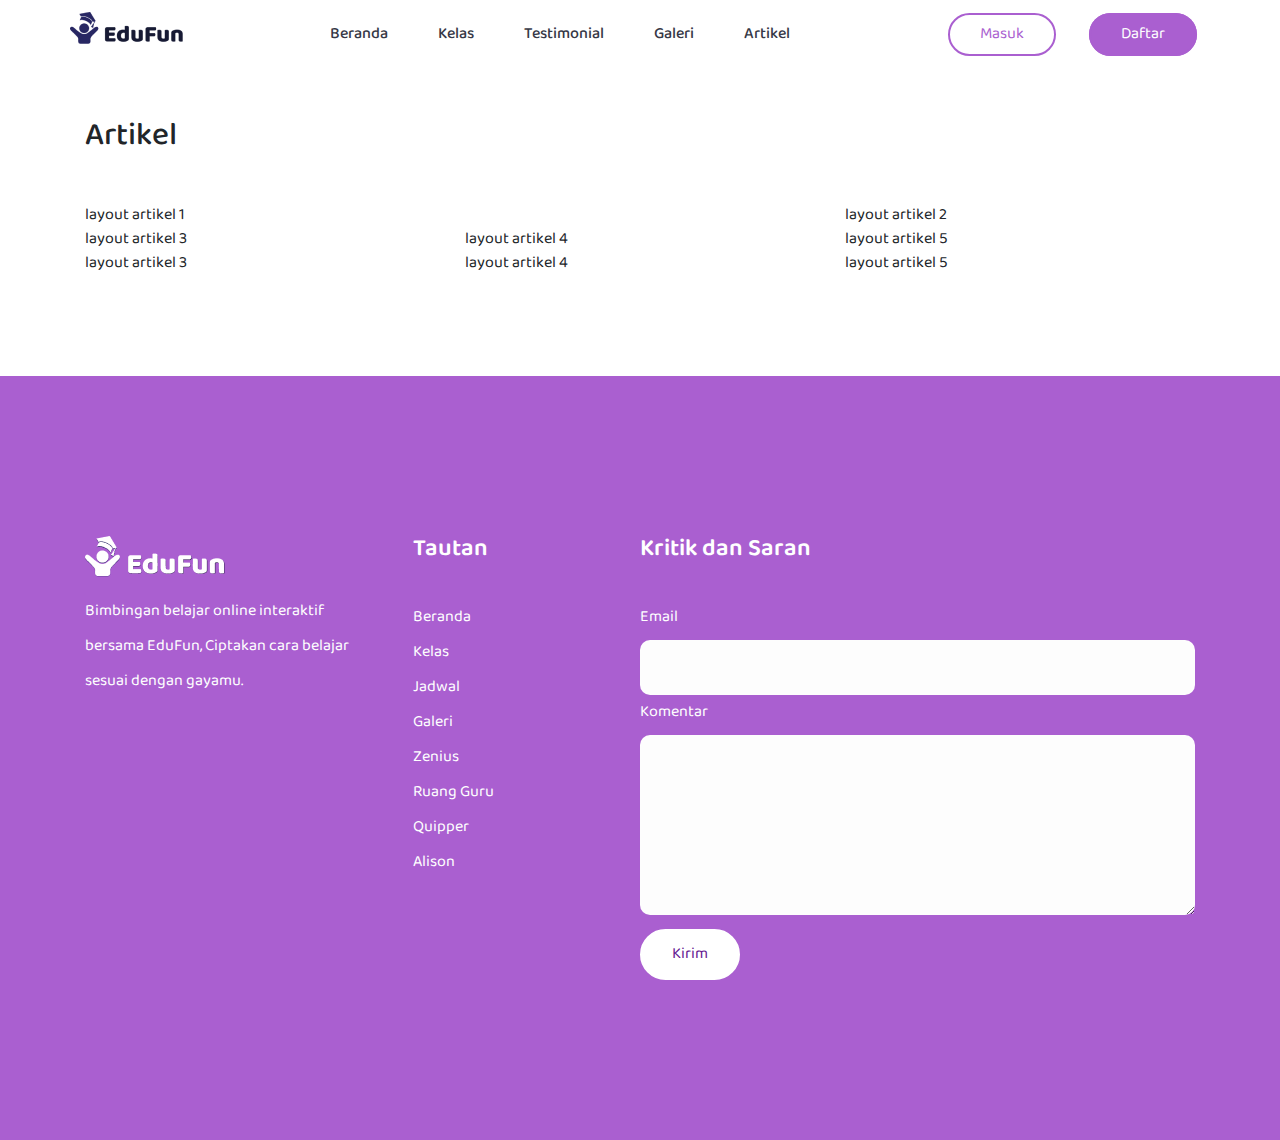
==== artikel.html @ 948fa076 "add article page" ====
<!DOCTYPE html>
<html lang="en">
	<head>
		<meta charset="UTF-8" />
		<meta http-equiv="X-UA-Compatible" content="IE=edge" />
		<meta name="viewport" content="width=device-width, initial-scale=1.0" />
		<link rel="preconnect" href="https://fonts.googleapis.com" />
		<link rel="preconnect" href="https://fonts.gstatic.com" crossorigin />
		<link
			href="https://fonts.googleapis.com/css2?family=Baloo+Bhaijaan+2:wght@400;500;600;700;800&display=swap"
			rel="stylesheet"
		/>
		<link
			href="https://fonts.googleapis.com/css2?family=Baloo+Bhaijaan+2:wght@400;500;600;700;800&display=swap"
			rel="stylesheet"
		/>
		<link rel="stylesheet" href="assets/css/bootstrap.css" />
		<link rel="stylesheet" href="assets/css/kelas.css" />
		<link rel="stylesheet" href="assets/css/style.css" />
		<link rel="stylesheet" href="assets/css/testimonial.css" />
		<title>EduFun | Daftar Kelas Bimbel</title>
	</head>
	<body>
		<!-- navigation bar -->
		<nav>
			<div class="container">
				<div class="logo">
					<img src="assets/img/edufun-logo.png" alt="edufun logo" />
				</div>
				<div class="menu_link">
					<ul>
						<li><a href="index.html">Beranda</a></li>
						<li><a href="kelas.html">Kelas</a></li>
						<li><a href="testimonial.html">Testimonial</a></li>
						<li><a href="galeri.html">Galeri</a></li>
						<li><a href="artikel.html">Artikel</a></li>
					</ul>
				</div>
				<div class="login_button btn">
					<a href="#">Masuk</a>
					<a href="#">Daftar</a>
				</div>
			</div>
		</nav>
		<!-- container -->

 <div class="container">
     <div class="artikel mt-5 mb-5">
		 <h2 class="mb-5">Artikel</h2>
		 <div class="row">
			 <div class="col-md-8">
				 layout artikel 1
			 </div>
			 <div class="col-md-4">
				 layout artikel 2
			 </div>
			 <div class="col-md-4">
				 layout artikel 3
			 </div>
			 <div class="col-md-4">
				 layout artikel 4
			 </div>
			 <div class="col-md-4">
				 layout artikel 5
			 </div>
			 <div class="col-md-4">
				layout artikel 3
			</div>
			<div class="col-md-4">
				layout artikel 4
			</div>
			<div class="col-md-4">
				layout artikel 5
			</div>
		 </div>
	 </div>
 </div>

		<!-- footer -->
		<footer>
			<div class="container">
				<div class="edufun-footer">
					<img src="assets/img/edufun-footer.png" alt="" />
					<p>
						Bimbingan belajar online interaktif bersama EduFun,
						Ciptakan cara belajar sesuai dengan gayamu.
					</p>
				</div>
				<div class="links-footer">
					<h3>Tautan</h3>
					<a href="#">Beranda</a>
					<a href="#">Kelas</a>
					<a href="#">Jadwal</a>
					<a href="#">Galeri</a>
					<a href="#">Zenius</a>
					<a href="#">Ruang Guru</a>
					<a href="#">Quipper</a>
					<a href="#">Alison</a>
				</div>
				<div class="saran-footer">
					<h3>Kritik dan Saran</h3>
					<label for="">Email</label> <br />
					<input type="text" class="email" /> <br />
					<label for="">Komentar</label><br />
					<textarea
						name=""
						class="komentar"
						cols="100"
						rows="2"
					></textarea>
					<button class="btnfill">Kirim</button>
				</div>
			</div>
		</footer>
	</body>
</html>
---- assets/css/kelas.css ----
body {
	font-family: "Baloo Bhaijaan 2", cursive;
	box-sizing: border-box;
	font-size: 16px;
	margin: 0;
	overflow-x: hidden;
	padding: 0;
}
:root {
	--purple: #651991;
	--light-purple: #aa5fd0;
	--black: #363846;
	--white: #fff;
}
.waves_bg {
	position: absolute;
	z-index: -99;
}
.container {
	width: 1140px;
	margin: 0 auto;
}
/* navigation */
nav {
	background-color: #fff;
}
nav .container {
	display: flex;
	justify-content: space-between;
	align-items: center;
	padding: 2px 0;
}
.logo {
	padding-top: 10px;
}
.menu_link ul {
	list-style: none;
	display: flex;
	justify-content: space-between;
	align-items: center;
}
.menu_link a {
	text-decoration: none;
	padding: 7px 25px;
	font-size: 1em;
	font-weight: 500;
	color: var(--black);
	border-radius: 35px;
	transition: all 0.5s;
}
.menu_link a:hover {
	background-color: #ebebeb;
}

/* button login */
.login_button a {
	text-decoration: none;
	font-size: 1em;
	color: #fff;
	transition: 0.3s ease-out;
}
.login_button a:nth-child(1) {
	background-color: transparent;
	padding: 6px 30px;
	border-radius: 30px;
	border: solid 2px var(--light-purple);
	color: var(--light-purple);
}
.login_button a:nth-child(1):hover {
	background-color: var(--light-purple);
	color: #fff;
}
.login_button a:nth-child(2) {
	background-color: var(--light-purple);
	padding: 6px 30px;
	border-radius: 30px;
	margin-left: 30px;
	border: solid 2px var(--light-purple);
	color: #fff;
}
.login_button a:nth-child(2):hover {
	border: solid 2px var(--light-purple);
	color: var(--light-purple);
	background-color: transparent;
}
/* button kelas */
.button_kelas {
	display: flex;
	justify-content: space-around;
	align-items: center;
	margin-top: 70px;
}
.button_kelas a {
	text-decoration: none;
	font-size: 1em;
	background-color: #fff;
	color: var(--purple);
	padding: 9px 30px;
	border-radius: 30px;
	transition: 0.3s ease-out;
}
.button_kelas a:nth-child(3) {
	background-color: var(--purple);
	color: #fff;
}
.button_kelas a:hover {
	background-color: var(--purple);
	color: #fff;
}
/* card */
.card-wrapper {
	width: 882px;
	margin: 85px auto;
}
.card {
	padding: 75px 0;
	display: grid;
	grid-template-columns: 1fr 1fr 1fr;
	gap: 25px;
}
.card-dua {
	grid-column: 2/4;
	grid-row: 1;
	background-color: var(--purple) !important;
}
.card-enam {
	grid-column: 1/3;
	grid-row: 3;
	background-color: var(--purple) !important;
}
.kelas {
	box-shadow: 0px 5px 15px rgba(100, 100, 100, 0.5);
	background-color: var(--light-purple);
	border-radius: 35px;
	padding: 40px 40px;
	display: flex;
	flex-direction: column;
	justify-content: space-between;
	align-items: center;
	text-align: center;
}
.kelas p {
	color: #fff;
	margin: 30px 0;
	font-size: 1em;
}
.kelas a {
	text-decoration: none;
	color: #fff;
	border: solid 2px #fff;
	font-size: 1em;
	padding: 6px 30px;
	border-radius: 35px;
	transition: 0.3s ease-out;
}
.kelas a:hover {
	color: var(--purple);
	background-color: #fff;
}
.next-prev {
	display: flex;
	justify-content: center;
	width: 100%;
}
.next-prev a {
	text-decoration: none;
	font-size: 1em;
	background-color: var(--light-purple);
	color: #fff;
	padding: 6px 30px;
	margin: 0 20px;
	border: solid 2px var(--light-purple);
	border-radius: 30px;
	transition: 0.3s ease-out;
}
.next-prev a:hover {
	border: solid 2px var(--purple);
	background-color: var(--purple);
	color: #fff;
}

/* footer */
footer {
	padding: 160px 0;
	margin-top: 100px;
	background-color: var(--light-purple);
	line-height: 35px;
}
footer .container {
	display: grid;
	width: 1140px;
	grid-template-columns: 1fr 1fr 2fr;
	color: #fff;
}
footer .container h3 {
	font-size: 1.5em;
	margin-bottom: 40px;
	margin-top: 0;
	font-weight: 600;
}
footer .container a,
p,
label {
	display: flex;
	flex-direction: column;
	justify-content: center;
	text-decoration: none;
	color: #fff;
	font-size: 1em;
}
label {
	margin-bottom: -30px;
}
.links-footer {
	padding-left: 50px;
}
.saran-footer input,
textarea {
	border-radius: 10px;
	font-size: 1em;
	width: 100%;
	border: none;
	background-color: #fdfdfd;
}
.saran-footer .email {
	padding: 10px 10px;
}
.saran-footer .komentar {
	padding: 10px 0 100px 10px;
}
.btnfill {
	text-decoration: none;
	font-size: 1em;
	background-color: var(--white);
	color: var(--purple);
	border: solid 2px var(--white);
	border-radius: 30px;
	padding: 6px 30px;
	transition: 0.3s ease-out;
}
.btnfill:hover {
	background-color: var(--white);
	border: solid 2px var(--white);
	color: var(--purple);
}
---- assets/css/style.css ----
* {
	font-family: BalooBhaijaan;
	font-family: "Baloo Bhaijaan 2", cursive;
	box-sizing: border-box;
	font-size: 16px;
	margin: 0;
	padding: 0;
}
:root {
	--purple: #651991;
	--light-purple: #aa5fd0;
	--black: #363846;
	--white: #fff;
}
nav {
	background-color: #fff;
}
nav .container {
	display: flex;
	justify-content: space-between;
	align-items: center;
	padding: 12px 0;
}

.menu_link ul {
	list-style: none;
	display: flex;
	justify-content: space-between;
	align-items: center;
	margin-bottom: 0;
}
.menu_link a {
	text-decoration: none;
	padding: 7px 25px;
	font-size: 1em;
	font-weight: 500;
	color: var(--black);
	border-radius: 35px;
	transition: all 0.5s;
}
.menu_link a:hover {
	background-color: #ebebeb;
}
/* button login */
.login_button a {
	text-decoration: none;
	font-size: 1em;
	color: #fff;
	transition: 0.3s ease-out;
}
.login_button a:nth-child(1) {
	background-color: transparent;
	padding: 6px 30px;
	border-radius: 30px;
	border: solid 2px var(--light-purple);
	color: var(--light-purple);
}
.login_button a:nth-child(1):hover {
	background-color: var(--light-purple);
	color: #fff;
}
.login_button a:nth-child(2) {
	background-color: var(--light-purple);
	padding: 6px 30px;
	border-radius: 30px;
	margin-left: 30px;
	border: solid 2px var(--light-purple);
	color: #fff;
}
.login_button a:nth-child(2):hover {
	border: solid 2px var(--light-purple);
	color: var(--light-purple);
	background-color: transparent;
}

.mt-10 {
	margin-top: 100px;
}

.button {
	background-color: var(--light-purple);
	padding: 9px 30px;
	border-radius: 30px;
	border: solid 2px var(--light-purple);
	color: var(--white);
	transition: 0.3s ease-out;
}

.button2 {
	background-color: var(--white);
	padding: 6px 30px;
	border-radius: 30px;
	border: solid 2px var(--light-purple);
	color: var(--white);
	transition: 0.3s ease-out;
}

.jumbotron {
	background-color: #ffffff;
}

.jumbotron img {
	height: 400px;
}

.jumbotron h1 {
	font-weight: 700;
	font-size: 40px;
	margin-bottom: -50px;
	color: var(--black);
}

.jumbotron span {
	color: #aa5fd0;
	line-height: 150px;
	font-size: 95px;
	font-weight: 800;
	padding-top: 50px;
}

.jumbotron p {
	width: 87%;
	font-size: 1.5em;
	line-height: 35px;
	color: var(--black);
}

.jumbotron button {
	background-color: var(--light-purple);
	padding: 9px 30px;
	border-radius: 30px;
	border: solid 2px var(--light-purple);
	color: var(--white);
	transition: 0.3s ease-out;
}
.jumbotron button:hover {
	border: solid 2px var(--light-purple);
	color: var(--light-purple);
	background-color: transparent;
}
.top .card {
	margin-bottom: -150px;
	height: 240px;
	padding: 20px;
	margin-top: 30px;
	background-color: #ffffff;
	width: 90%;
	box-shadow: 5px 5px 15px rgba(100, 100, 100, 0.3);
	border-radius: 45px;
}

.top .card h1 {
	text-align: center;
	font-weight: 700;
	font-size: 28px;
	line-height: 45px;
}

.top .card p {
	text-align: center;
	margin-top: -8px;
	font-size: 16px;
	line-height: 25px;
	color: var(--black);
}

.top .card button {
	width: 207px;
	background-color: var(--light-purple);
	padding: 12px 0px;
	border-radius: 30px;
	border: none;
	color: var(--white);
	transition: 0.3s ease-out;
}
.top .card span {
	margin-left: 10px;
}
.top .card button:hover {
	background-color: var(--purple);
}

.solusi {
	z-index: -3 !important;
	height: 620px;
	background-image: url("../img/solusi.png");
	background-color: #aa5fd0;
}

.solusi .text {
	color: #ffffff;
	z-index: 1;
	text-align: center;
	width: 70%;
}

.solusi .text h1 {
	padding-top: 200px;
	z-index: 1;
	font-weight: 800;
	font-size: 45px;
	line-height: 75px;
}

.solusi .text p {
	z-index: 2;
	font-size: 16px;
	line-height: 30px;
}

.solusi .text button {
	width: 207px;
	background-color: var(--light-purple);
	padding: 9px 0px;
	border-radius: 30px;
	border: solid 2px var(--white);
	color: var(--white);
	transition: 0.3s ease-out;
}
.solusi .text button:hover {
	background-color: var(--purple);
	border-color: var(--purple);
}

.mapel h1 {
	margin-top: 100px;
	color: #363846;
	font-size: 42px;
	font-weight: 800;
	line-height: 70px;
}

.mapel p {
	margin-top: -15px;
	font-size: 16px;
	line-height: 25px;
	color: #363846;
	font-weight: 400;
}

.mapel button {
	text-decoration: none;
	font-size: 1em;
	background-color: #fff;
	color: var(--purple);
	padding: 9px 30px;
	margin: 0 30px;
	border-radius: 30px;
	border: solid 2px var(--purple);
	transition: 0.3s ease-out;
}
.mapel button:hover {
	background-color: var(--purple);
	border-color: var(--purple);
	color: #fff;
}

.mapel .select {
	text-decoration: none;
	font-size: 1em;
	background-color: #fff;
	border: solid 2px var(--purple);
	color: var(--purple);
	padding: 9px 30px;
	border-radius: 30px;
	transition: 0.3s ease-out;
}

.mapel .card {
	margin-bottom: 50px;
	height: 300px;
	background-color: #660099;
	border-radius: 45px;
}

.mapel .card p {
	color: #ffffff;
	font-size: 14px;
	line-height: 19px;
	text-align: center;
}

.card .button-mapel {
	text-decoration: none;
	font-size: 1em;
	width: 180px;
	background-color: #fff;
	border: solid 2px var(--white);
	color: var(--purple);
	padding: 9px 30px;
	border-radius: 30px;
	transition: 0.3s ease-out;
}
.card .button-mapel:hover {
	border-color: #fff;
}

.why {
	height: 600px;
	background-color: #aa5fd0;
}

.why img {
	margin-top: 80px;
}

.why h1 {
	font-weight: 800;
	margin-top: 80px;
	color: #ffffff;
	font-size: 45px;
	line-height: 55px;
}

.why p {
	color: #ffffff;
	width: 85%;
	font-size: 22px;
	line-height: 35px;
	font-weight: 500;
}

.why button {
	background-color: var(--light-purple);
	padding: 9px 0px;
	border-radius: 30px;
	border: solid 2px var(--white);
	color: var(--white);
	transition: 0.3s ease-out;
}
.why button:hover {
	background-color: var(--purple);
	border-color: var(--purple);
}
.alumni h1 {
	margin-top: 100px;
	font-size: 40px;
	line-height: 75px;
	font-weight: 800;
}

.mt-7 {
	margin-top: 70px;
}

.saran {
	background-color: #aa5fd0;
	height: 450px;
	border-radius: 80px;
}
.saran .container .row {
	height: 445px;
}
.saran h1 {
	color: #ffffff;
	width: 85%;
	font-size: 45px;
	line-height: 70px;
	font-weight: 800;
}

.saran button {
	width: 180px;
	height: 50px;
	font-size: 21px;
	font-weight: 500;
	background-color: #aa5fd0;
	border: none;
	border-radius: 30px;
	border: 3px solid #fff;
	color: #ffffff;
}

.saran button:hover{
	width: 180px;
	height: 50px;
	font-size: 21px;
	font-weight: 500;
	background-color: var(--purple);
	border: none;
	border-radius: 30px;
	border: 3px solid  #aa5fd0;
	color: #ffffff;
}

.partner h1 {
	color: #363846;
	font-size: 40px;
	line-height: 75px;
	font-weight: 800;
}

.partner img {
	height: 65px;
}

.footer {
	background-color: #8f32be;
	height: 400px;
}

.why button {
	width: 180px;
	height: 50px;
	background-color: #aa5fd0;
	border: none;
	border-radius: 30px;
	border: 2px solid #fff;
	color: #ffffff;
}

.alumni h1 {
	margin-top: 100px;
	font-size: 40px;
	line-height: 75px;
	font-weight: 800;
}

.alumni .carousel img {
	width: 300px;
	border-radius: 50%;
}

.mt-7 {
	margin-top: 70px;
}

.saran {
	background-color: #aa5fd0;
	height: 400px;
	border-radius: 80px;
}

.saran h1 {
	color: #ffffff;
	width: 85%;
	font-size: 45px;
	line-height: 75px;
	font-weight: 800;
}

.saran button {
	width: 180px;
	height: 50px;
	font-size: 21px;
	font-weight: 500;
	background-color: #aa5fd0;
	border: none;
	border-radius: 30px;
	border: 3px solid #fccc24;
	color: #ffffff;
}

.partner h1 {
	color: #363846;
	font-size: 40px;
	line-height: 75px;
	font-weight: 800;
}

.bold {
	font-size: 28px;
	font-weight: 700;
	line-height: 45px;
}
.partner img {
	margin: 0 30px;
}

/* footer */
footer {
	padding: 160px 0;
	margin-top: 100px;
	background-color: var(--light-purple);
	line-height: 35px;
}
footer .container {
	display: grid;
	width: 1140px;
	grid-template-columns: 1fr 1fr 2fr;
	color: #fff;
}
footer .container h3 {
	font-size: 1.5em;
	margin-bottom: 35px;
	font-weight: 600;
}
footer .container a,
p,
label {
	display: flex;
	flex-direction: column;
	text-decoration: none;
	color: #fff;
	font-size: 1em;
}
label {
	margin-bottom: -30px;
}
.links-footer {
	padding-left: 50px;
}
.saran-footer .email {
	padding: 10px 10px;
}
.saran-footer input,
textarea {
	border-radius: 10px;
	font-size: 1em;
	width: 100%;
	border: none;
	background-color: #fdfdfd;
}
.saran-footer .email {
	padding: 10px 10px;
}
.saran-footer .komentar {
	padding: 10px 0 100px 10px;
}
.btnfill {
	text-decoration: none;
	font-size: 1em;
	background-color: var(--white);
	color: var(--purple);
	border: solid 2px var(--white);
	border-radius: 30px;
	padding: 6px 30px;
	transition: 0.3s ease-out;
}
.btnfill:hover {
	background-color: var(--white);
	border: solid 2px var(--white);
	color: var(--purple);
}
---- assets/css/testimonial.css ----
.logo {
	padding: 0;
}
.testimonial h1 {
	color: #363846;
	font-size: 40px;
	line-height: 75px;
	font-weight: 800;
}

.testimonial .card-testi {
	margin-bottom: 50px;
	border-radius: 20px;
	border: none;
	box-shadow: 0px 5px 15px rgba(100, 100, 100, 0.3);
}
.card-testi {
	margin-top: 10px;
	padding: 20px;
}

.card-testi h3 {
	color: #363846;
	font-weight: 600;
	font-size: 25px;
}

.testimonial img {
	border-radius: 50%;
	height: 100px;
}

.card-testi .bintang {
	height: 25px;
	width: 95px;
}

.testimonial p {
	font-size: 20px;
	font-weight: 400;
	color: #000;
	width: 80%;
}

.testimonial button{
	font-size: 17px;
	background-color: var(--light-purple);
	padding: 16px 0px;
	width: 200px;
	border-radius: 30px;
	border: solid 2px var(--white);
	color: var(--white);
	transition: 0.3s ease-out;
}

.testimonial button:hover{
	font-size: 17px;
	background-color: #fff;
	padding: 16px 0px;
	width: 200px;
	border-radius: 30px;
	border: solid 2px var(--light-purple);
	color: #000;
	transition: 0.3s ease-out;
}
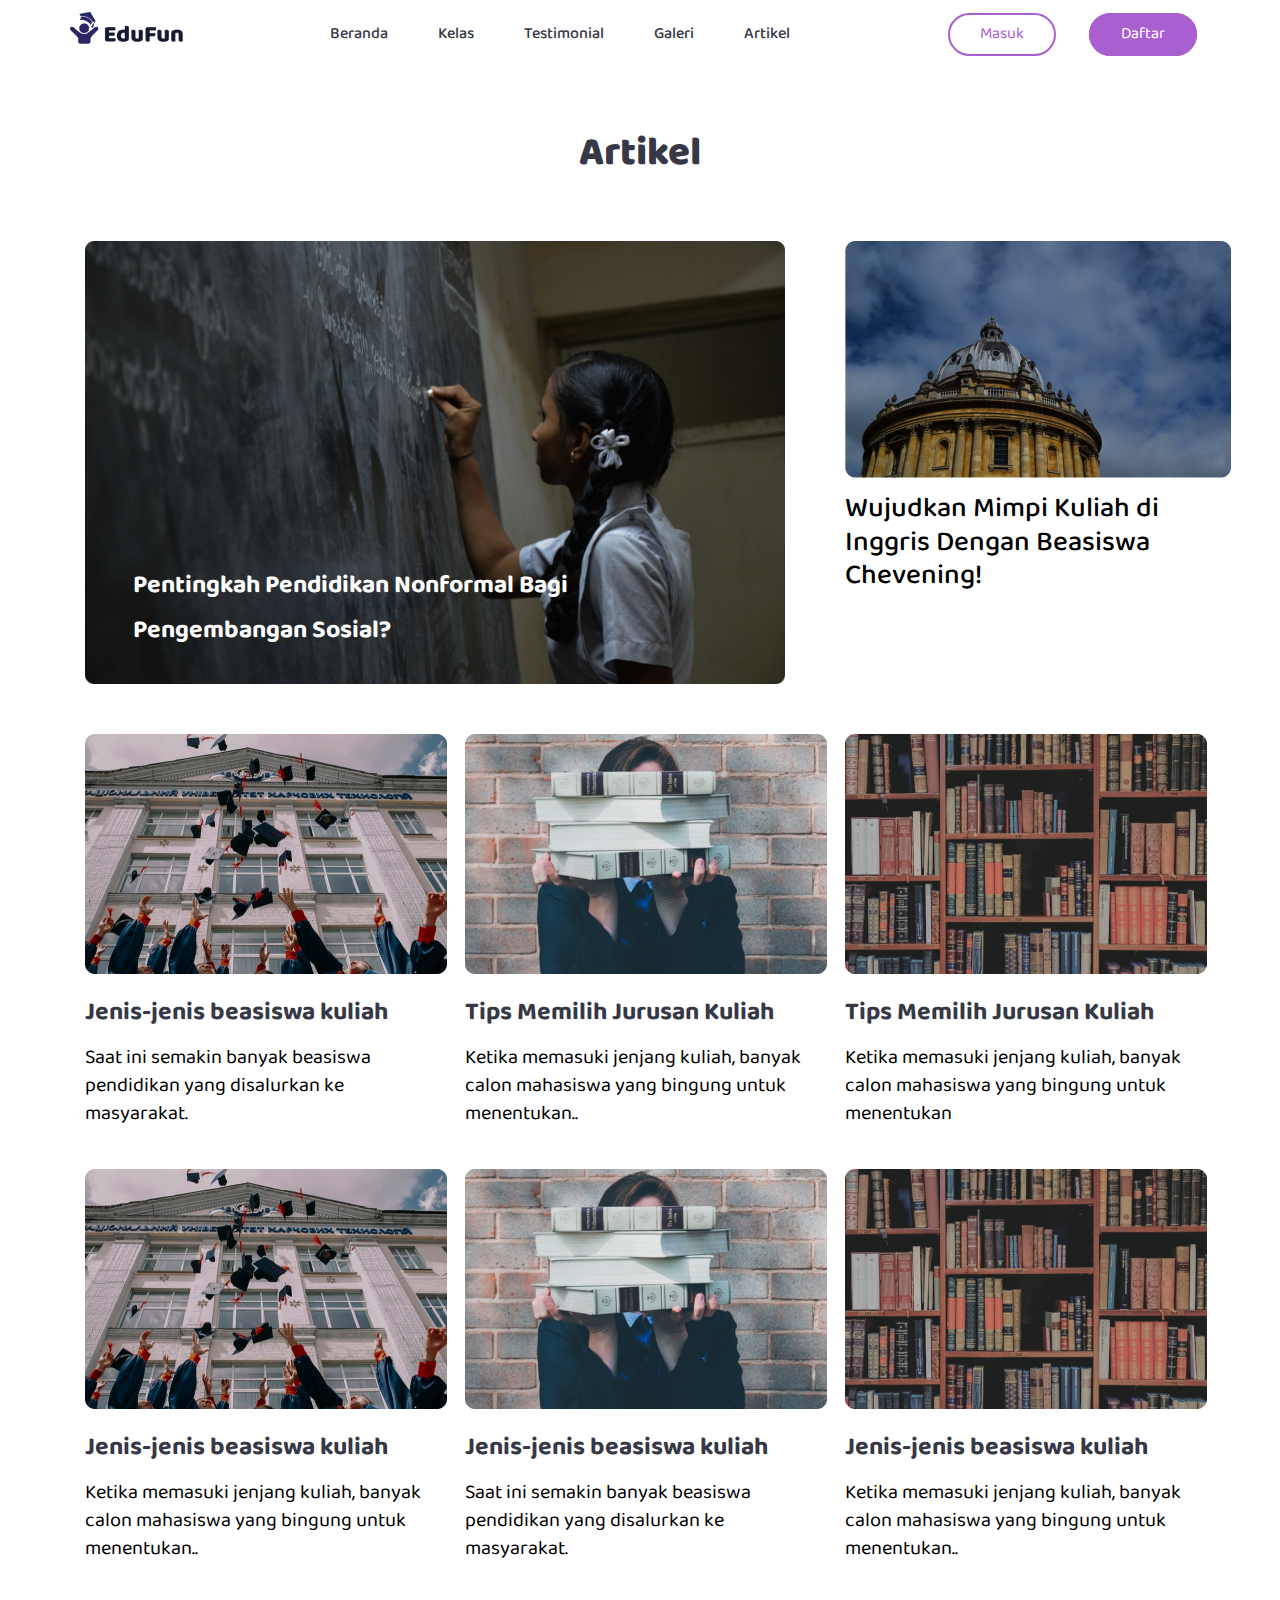
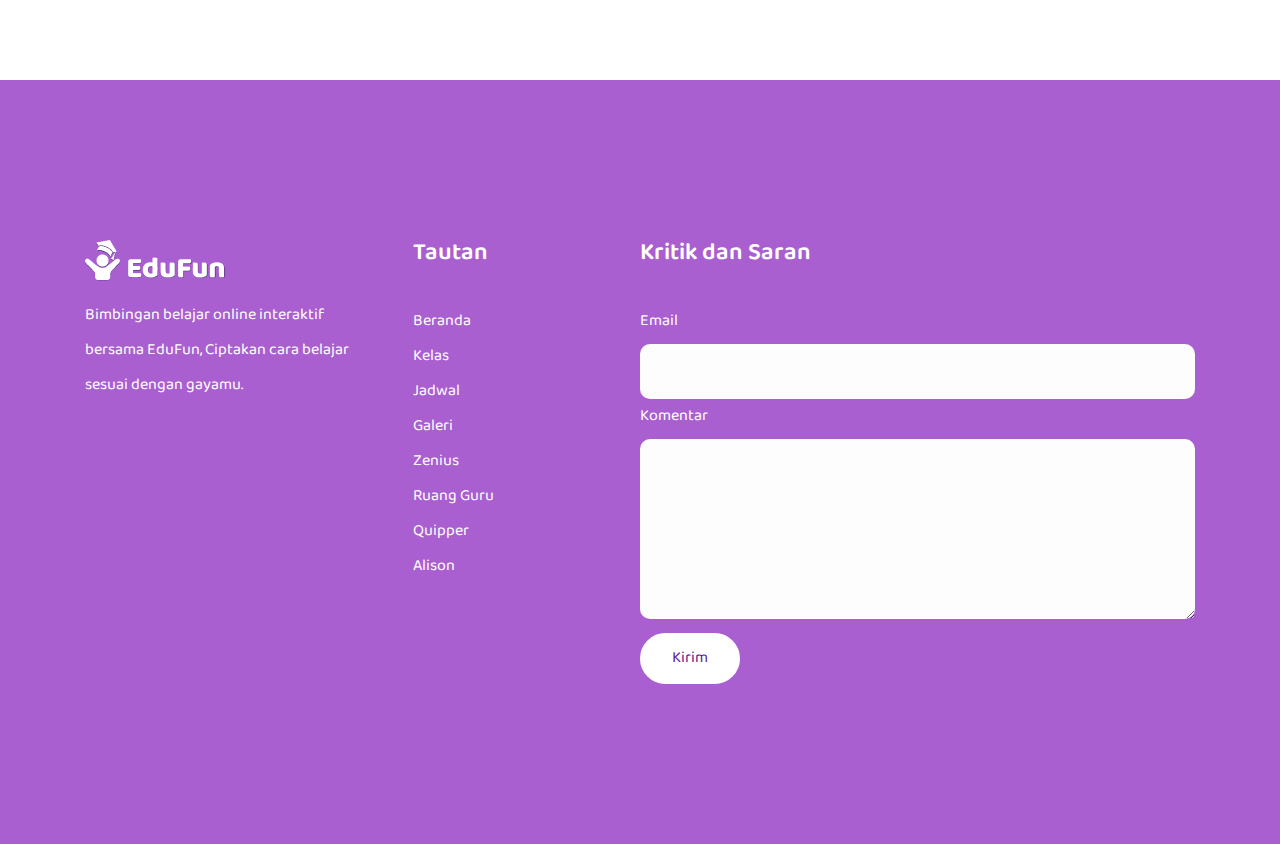
==== commit 1dfc39fb: "Have been finished article page" ====
--- a/artikel.html
+++ b/artikel.html
@@ -1,116 +1,149 @@
 <!DOCTYPE html>
 <html lang="en">
-	<head>
-		<meta charset="UTF-8" />
-		<meta http-equiv="X-UA-Compatible" content="IE=edge" />
-		<meta name="viewport" content="width=device-width, initial-scale=1.0" />
-		<link rel="preconnect" href="https://fonts.googleapis.com" />
-		<link rel="preconnect" href="https://fonts.gstatic.com" crossorigin />
-		<link
-			href="https://fonts.googleapis.com/css2?family=Baloo+Bhaijaan+2:wght@400;500;600;700;800&display=swap"
-			rel="stylesheet"
-		/>
-		<link
-			href="https://fonts.googleapis.com/css2?family=Baloo+Bhaijaan+2:wght@400;500;600;700;800&display=swap"
-			rel="stylesheet"
-		/>
-		<link rel="stylesheet" href="assets/css/bootstrap.css" />
-		<link rel="stylesheet" href="assets/css/kelas.css" />
-		<link rel="stylesheet" href="assets/css/style.css" />
-		<link rel="stylesheet" href="assets/css/testimonial.css" />
-		<title>EduFun | Daftar Kelas Bimbel</title>
-	</head>
-	<body>
-		<!-- navigation bar -->
-		<nav>
-			<div class="container">
-				<div class="logo">
-					<img src="assets/img/edufun-logo.png" alt="edufun logo" />
-				</div>
-				<div class="menu_link">
-					<ul>
-						<li><a href="index.html">Beranda</a></li>
-						<li><a href="kelas.html">Kelas</a></li>
-						<li><a href="testimonial.html">Testimonial</a></li>
-						<li><a href="galeri.html">Galeri</a></li>
-						<li><a href="artikel.html">Artikel</a></li>
-					</ul>
-				</div>
-				<div class="login_button btn">
-					<a href="#">Masuk</a>
-					<a href="#">Daftar</a>
-				</div>
+<head>
+<meta charset="UTF-8" />
+<meta http-equiv="X-UA-Compatible" content="IE=edge" />
+<meta name="viewport" content="width=device-width, initial-scale=1.0" />
+<link rel="preconnect" href="https://fonts.googleapis.com" />
+<link rel="preconnect" href="https://fonts.gstatic.com" crossorigin />
+<link
+	href="https://fonts.googleapis.com/css2?family=Baloo+Bhaijaan+2:wght@400;500;600;700;800&display=swap"
+	rel="stylesheet"
+/>
+<link
+	href="https://fonts.googleapis.com/css2?family=Baloo+Bhaijaan+2:wght@400;500;600;700;800&display=swap"
+	rel="stylesheet"
+/>
+<link rel="stylesheet" href="assets/css/bootstrap.css" />
+<link rel="stylesheet" href="assets/css/kelas.css" />
+<link rel="stylesheet" href="assets/css/style.css" />
+<link rel="stylesheet" href="assets/css/artikel.css" />
+<link rel="stylesheet" href="assets/css/testimonial.css" />
+<title>EduFun | Daftar Kelas Bimbel</title>
+</head>
+<body>
+<!-- navigation bar -->
+<nav>
+	<div class="container">
+		<div class="logo">
+			<img src="assets/img/edufun-logo.png" alt="edufun logo" />
+		</div>
+		<div class="menu_link">
+			<ul>
+				<li><a href="index.html">Beranda</a></li>
+				<li><a href="kelas.html">Kelas</a></li>
+				<li><a href="testimonial.html">Testimonial</a></li>
+				<li><a href="galeri.html">Galeri</a></li>
+				<li><a href="artikel.html">Artikel</a></li>
+			</ul>
+		</div>
+		<div class="login_button btn">
+			<a href="#">Masuk</a>
+			<a href="#">Daftar</a>
+		</div>
+	</div>
+</nav>
+<!-- container -->
+
+<div class="container">
+<div class="artikel mt-5 mb-5">
+	<h2 class="text-center mb-5">Artikel</h2>
+	<div class="row">
+		<div class="col-md-8">
+			<div class="artikel1">
+				<img class="imgartikel1" src="assets/img/artikel1.png">
+			<h3 class="ml-5">Pentingkah Pendidikan Nonformal Bagi Pengembangan Sosial?</h3>
 			</div>
-		</nav>
-		<!-- container -->
+		</div>
+		<div class="col-md-4">
+			<div class="artikel2">
+			<img src="assets/img/artikel2.png" alt="" srcset="">
+			<h3 class="mt-3">Wujudkan Mimpi Kuliah di Inggris Dengan Beasiswa Chevening!</h3>
+			</div>
+		</div>
+	</div>
+	<div class="row mt-5">
+		<div class="col-md-4 mt-4">
+			<div class="artikelb">
+				<img src="assets/img/artikel3.png" alt="" srcset="">
+				<h3 class="mt-3">Jenis-jenis beasiswa kuliah</h3>
+				<p>Saat ini semakin banyak beasiswa pendidikan yang disalurkan ke masyarakat. </p>
+			</div>
+		</div>
+		<div class="col-md-4 mt-4">
+			<div class="artikelb">
+				<img src="assets/img/artikel4.png" alt="" srcset="">
+				<h3 class="mt-3">Tips Memilih Jurusan Kuliah</h3>
+				<p>Ketika memasuki jenjang kuliah, banyak calon mahasiswa yang bingung untuk menentukan.. </p>
+			</div>
+		</div>
+		<div class="col-md-4 mt-4">
+			<div class="artikelb">
+				<img src="assets/img/artikel5.png" alt="" srcset="">
+				<h3 class="mt-3">Tips Memilih Jurusan Kuliah</h3>
+				<p>Ketika memasuki jenjang kuliah, banyak calon mahasiswa yang bingung untuk menentukan </p>
+			</div>
+		</div>
+		<div class="col-md-4 mt-4">
+			<div class="artikelb">
+				<img src="assets/img/artikel6.png" alt="" srcset="">
+				<h3 class="mt-3">Jenis-jenis beasiswa kuliah</h3>
+				<p>Ketika memasuki jenjang kuliah, banyak calon mahasiswa yang bingung untuk menentukan..</p>
+			</div>
+		</div>
+		<div class="col-md-4 mt-4">
+			<div class="artikelb">
+				<img src="assets/img/artikel7.png" alt="" srcset="">
+				<h3 class="mt-3">Jenis-jenis beasiswa kuliah</h3>
+				<p>Saat ini semakin banyak beasiswa pendidikan yang disalurkan ke masyarakat. </p>
+			</div>
+		</div>
+		<div class="col-md-4 mt-4">
+			<div class="artikelb">
+				<img src="assets/img/artikel8.png" alt="" srcset="">
+				<h3 class="mt-3">Jenis-jenis beasiswa kuliah</h3>
+				<p>Ketika memasuki jenjang kuliah, banyak calon mahasiswa yang bingung untuk menentukan.. </p>
+			</div>
+		</div>
+	</div>
+</div>
+</div>
 
- <div class="container">
-     <div class="artikel mt-5 mb-5">
-		 <h2 class="mb-5">Artikel</h2>
-		 <div class="row">
-			 <div class="col-md-8">
-				 layout artikel 1
-			 </div>
-			 <div class="col-md-4">
-				 layout artikel 2
-			 </div>
-			 <div class="col-md-4">
-				 layout artikel 3
-			 </div>
-			 <div class="col-md-4">
-				 layout artikel 4
-			 </div>
-			 <div class="col-md-4">
-				 layout artikel 5
-			 </div>
-			 <div class="col-md-4">
-				layout artikel 3
-			</div>
-			<div class="col-md-4">
-				layout artikel 4
-			</div>
-			<div class="col-md-4">
-				layout artikel 5
-			</div>
-		 </div>
-	 </div>
- </div>
-
-		<!-- footer -->
-		<footer>
-			<div class="container">
-				<div class="edufun-footer">
-					<img src="assets/img/edufun-footer.png" alt="" />
-					<p>
-						Bimbingan belajar online interaktif bersama EduFun,
-						Ciptakan cara belajar sesuai dengan gayamu.
-					</p>
-				</div>
-				<div class="links-footer">
-					<h3>Tautan</h3>
-					<a href="#">Beranda</a>
-					<a href="#">Kelas</a>
-					<a href="#">Jadwal</a>
-					<a href="#">Galeri</a>
-					<a href="#">Zenius</a>
-					<a href="#">Ruang Guru</a>
-					<a href="#">Quipper</a>
-					<a href="#">Alison</a>
-				</div>
-				<div class="saran-footer">
-					<h3>Kritik dan Saran</h3>
-					<label for="">Email</label> <br />
-					<input type="text" class="email" /> <br />
-					<label for="">Komentar</label><br />
-					<textarea
-						name=""
-						class="komentar"
-						cols="100"
-						rows="2"
-					></textarea>
-					<button class="btnfill">Kirim</button>
-				</div>
-			</div>
-		</footer>
-	</body>
+<!-- footer -->
+<footer>
+	<div class="container">
+		<div class="edufun-footer">
+			<img src="assets/img/edufun-footer.png" alt="" />
+			<p>
+				Bimbingan belajar online interaktif bersama EduFun,
+				Ciptakan cara belajar sesuai dengan gayamu.
+			</p>
+		</div>
+		<div class="links-footer">
+			<h3>Tautan</h3>
+			<a href="#">Beranda</a>
+			<a href="#">Kelas</a>
+			<a href="#">Jadwal</a>
+			<a href="#">Galeri</a>
+			<a href="#">Zenius</a>
+			<a href="#">Ruang Guru</a>
+			<a href="#">Quipper</a>
+			<a href="#">Alison</a>
+		</div>
+		<div class="saran-footer">
+			<h3>Kritik dan Saran</h3>
+			<label for="">Email</label> <br />
+			<input type="text" class="email" /> <br />
+			<label for="">Komentar</label><br />
+			<textarea
+				name=""
+				class="komentar"
+				cols="100"
+				rows="2"
+			></textarea>
+			<button class="btnfill">Kirim</button>
+		</div>
+	</div>
+</footer>
+</body>
 </html>
--- a/assets/css/kelas.css
+++ b/assets/css/kelas.css
@@ -13,7 +13,7 @@
 	--white: #fff;
 }
 .waves_bg {
-	position: absolute;
+	position: fixed;
 	z-index: -99;
 }
 .container {
@@ -165,11 +165,11 @@
 .next-prev a {
 	text-decoration: none;
 	font-size: 1em;
-	background-color: var(--light-purple);
-	color: #fff;
+	background-color: var(--white);
+	color: var(--purple);
 	padding: 6px 30px;
 	margin: 0 20px;
-	border: solid 2px var(--light-purple);
+	border: solid 2px var(--white);
 	border-radius: 30px;
 	transition: 0.3s ease-out;
 }
@@ -188,25 +188,22 @@
 }
 footer .container {
 	display: grid;
-	width: 1140px;
 	grid-template-columns: 1fr 1fr 2fr;
 	color: #fff;
 }
 footer .container h3 {
 	font-size: 1.5em;
-	margin-bottom: 40px;
-	margin-top: 0;
-	font-weight: 600;
+	margin-bottom: 10px;
 }
 footer .container a,
 p,
 label {
 	display: flex;
 	flex-direction: column;
-	justify-content: center;
-	text-decoration: none;
-	color: #fff;
-	font-size: 1em;
+	text-decoration: none;
+	color: #fff;
+	font-size: 1em;
+	font-family: ;
 }
 label {
 	margin-bottom: -30px;
@@ -218,12 +215,12 @@
 textarea {
 	border-radius: 10px;
 	font-size: 1em;
-	width: 100%;
+	width: 97%;
 	border: none;
 	background-color: #fdfdfd;
 }
 .saran-footer .email {
-	padding: 10px 10px;
+	padding: 15px 10px;
 }
 .saran-footer .komentar {
 	padding: 10px 0 100px 10px;
@@ -233,6 +230,7 @@
 	font-size: 1em;
 	background-color: var(--white);
 	color: var(--purple);
+	font-family: "Baloo Bhaijaan 2", cursive;
 	border: solid 2px var(--white);
 	border-radius: 30px;
 	padding: 6px 30px;
--- a/assets/css/artikel.css
+++ b/assets/css/artikel.css
@@ -0,0 +1,38 @@
+.artikel h2{
+    font-weight: 800;
+    font-size: 40px;
+    color: #363846;
+    line-height: 75px;
+}
+
+.artikel .imgartikel1{
+    width: 700px;
+}
+
+.container .artikel1 h3{
+    color: white;
+    margin-top: -120px;
+    font-size: 25px;
+    line-height: 45px;
+    width: 80%;
+    font-weight: 700;
+}
+
+.artikel2 h3{
+    color: #000;
+}
+
+.artikel p{
+    font-weight: 400;
+    font-size: 20px;
+    line-height: 28px;
+    color: #000;
+}
+
+.artikelb h3{
+    color: #363846;
+    font-size: 25px;
+    line-height: 47px;
+    font-weight: 700;
+
+}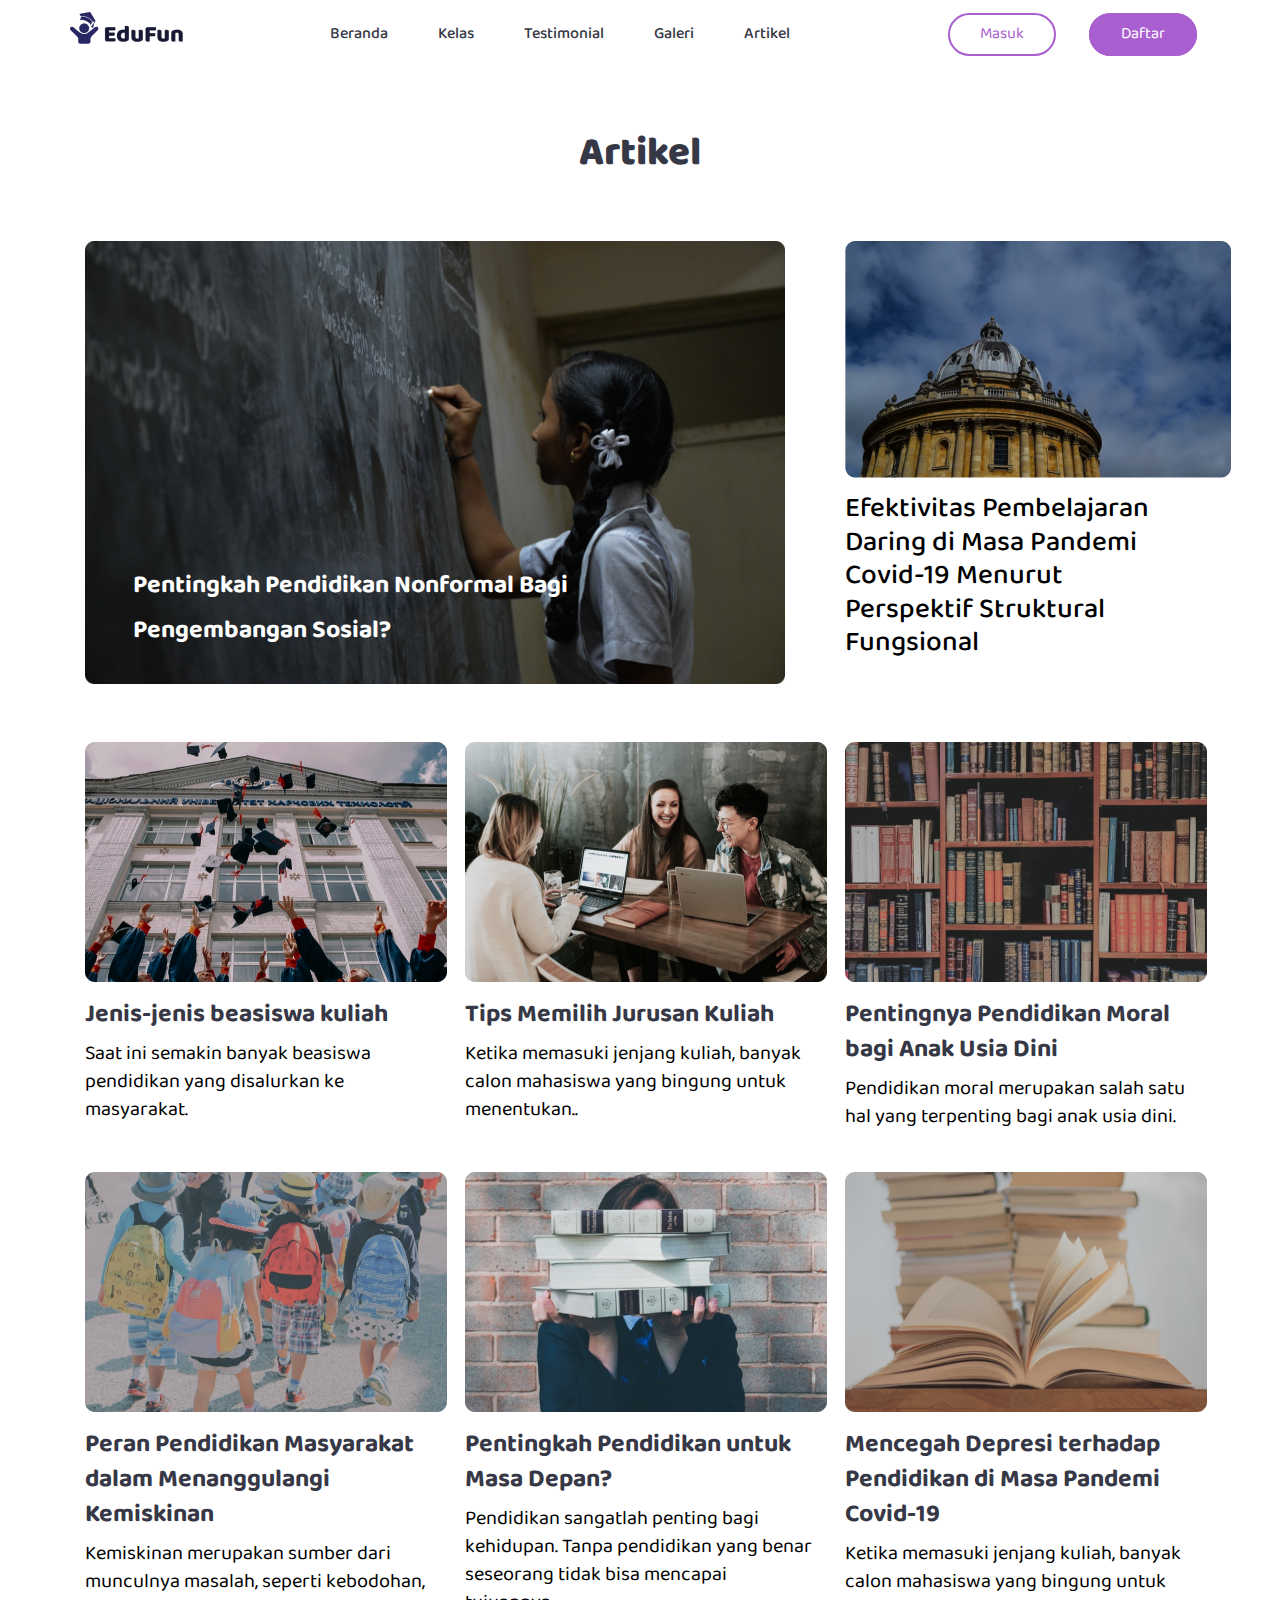
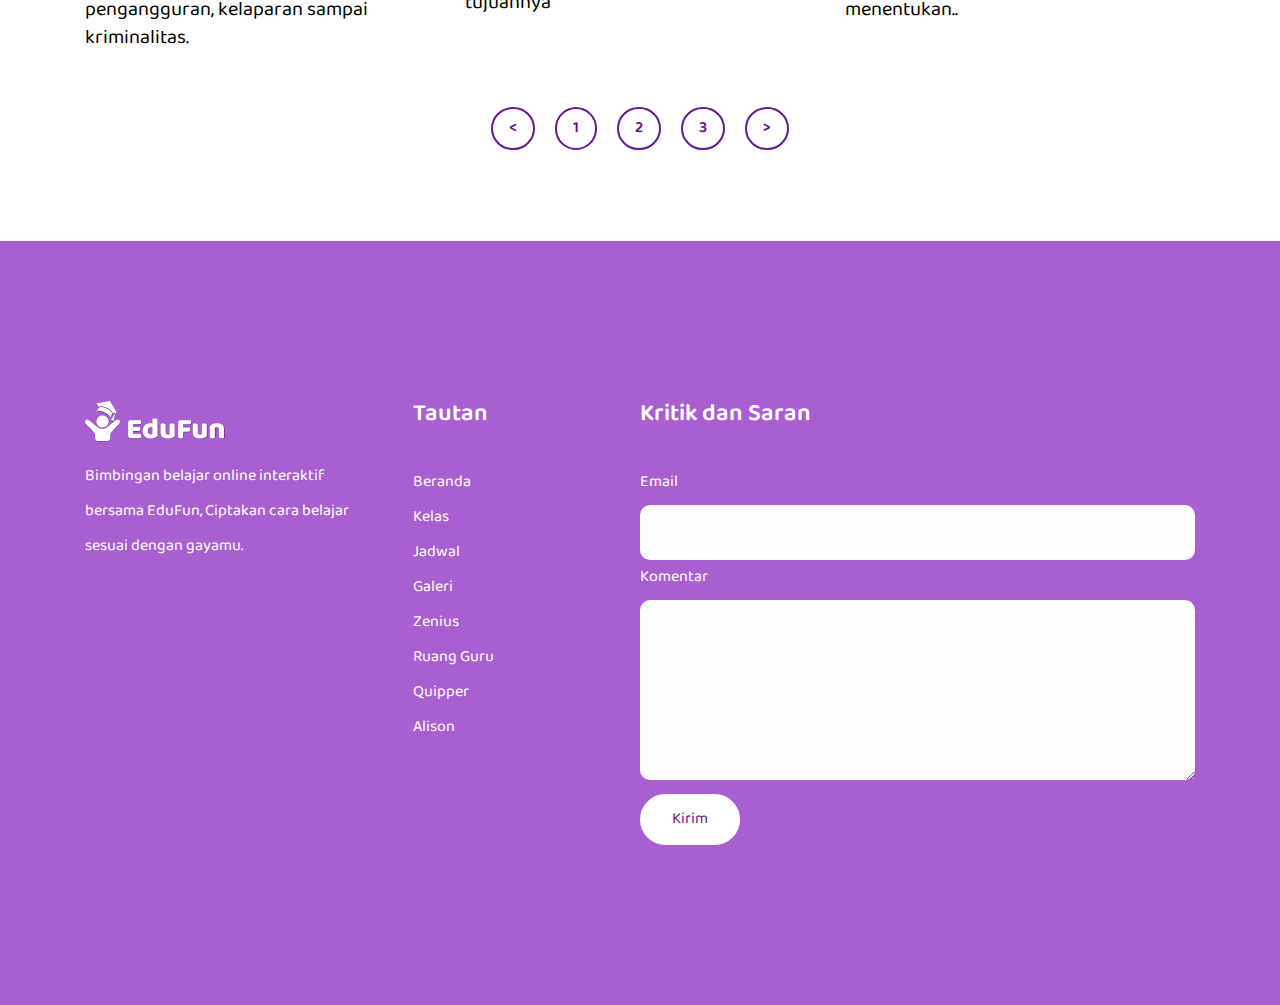
==== commit ecb654c2: "artikel & galeri" ====
--- a/artikel.html
+++ b/artikel.html
@@ -1,149 +1,235 @@
 <!DOCTYPE html>
 <html lang="en">
-<head>
-<meta charset="UTF-8" />
-<meta http-equiv="X-UA-Compatible" content="IE=edge" />
-<meta name="viewport" content="width=device-width, initial-scale=1.0" />
-<link rel="preconnect" href="https://fonts.googleapis.com" />
-<link rel="preconnect" href="https://fonts.gstatic.com" crossorigin />
-<link
-	href="https://fonts.googleapis.com/css2?family=Baloo+Bhaijaan+2:wght@400;500;600;700;800&display=swap"
-	rel="stylesheet"
-/>
-<link
-	href="https://fonts.googleapis.com/css2?family=Baloo+Bhaijaan+2:wght@400;500;600;700;800&display=swap"
-	rel="stylesheet"
-/>
-<link rel="stylesheet" href="assets/css/bootstrap.css" />
-<link rel="stylesheet" href="assets/css/kelas.css" />
-<link rel="stylesheet" href="assets/css/style.css" />
-<link rel="stylesheet" href="assets/css/artikel.css" />
-<link rel="stylesheet" href="assets/css/testimonial.css" />
-<title>EduFun | Daftar Kelas Bimbel</title>
-</head>
-<body>
-<!-- navigation bar -->
-<nav>
-	<div class="container">
-		<div class="logo">
-			<img src="assets/img/edufun-logo.png" alt="edufun logo" />
+	<head>
+		<meta charset="UTF-8" />
+		<meta http-equiv="X-UA-Compatible" content="IE=edge" />
+		<meta name="viewport" content="width=device-width, initial-scale=1.0" />
+		<link rel="preconnect" href="https://fonts.googleapis.com" />
+		<link rel="preconnect" href="https://fonts.gstatic.com" crossorigin />
+		<link
+			href="https://fonts.googleapis.com/css2?family=Baloo+Bhaijaan+2:wght@400;500;600;700;800&display=swap"
+			rel="stylesheet"
+		/>
+		<link
+			href="https://fonts.googleapis.com/css2?family=Baloo+Bhaijaan+2:wght@400;500;600;700;800&display=swap"
+			rel="stylesheet"
+		/>
+		<link rel="stylesheet" href="assets/css/bootstrap.css" />
+		<link rel="stylesheet" href="assets/css/kelas.css" />
+		<link rel="stylesheet" href="assets/css/style.css" />
+		<link rel="stylesheet" href="assets/css/artikel.css" />
+		<link rel="stylesheet" href="assets/css/testimonial.css" />
+		<title>EduFun | Daftar Kelas Bimbel</title>
+	</head>
+	<body>
+		<!-- navigation bar -->
+		<nav>
+			<div class="container">
+				<div class="logo">
+					<img src="assets/img/edufun-logo.png" alt="edufun logo" />
+				</div>
+				<div class="menu_link">
+					<ul>
+						<li><a href="index.html">Beranda</a></li>
+						<li><a href="kelas.html">Kelas</a></li>
+						<li><a href="testimonial.html">Testimonial</a></li>
+						<li><a href="galeri.html">Galeri</a></li>
+						<li><a href="artikel.html">Artikel</a></li>
+					</ul>
+				</div>
+				<div class="login_button btn">
+					<a href="#">Masuk</a>
+					<a href="#">Daftar</a>
+				</div>
+			</div>
+		</nav>
+		<!-- container -->
+
+		<div class="container">
+			<div class="artikel mt-5 mb-5">
+				<h2 class="text-center mb-5">Artikel</h2>
+				<div class="row">
+					<div class="col-md-8">
+						<div class="artikel1">
+							<img
+								class="imgartikel1"
+								src="assets/img/artikel1.png"
+							/>
+							<h3 class="ml-5">
+								Pentingkah Pendidikan Nonformal Bagi
+								Pengembangan Sosial?
+							</h3>
+						</div>
+					</div>
+					<div class="col-md-4">
+						<div class="artikel2">
+							<img
+								src="assets/img/artikel2.png"
+								alt=""
+								srcset=""
+							/>
+							<h3 class="mt-3">
+								Efektivitas Pembelajaran Daring di Masa Pandemi
+								Covid-19 Menurut Perspektif Struktural
+								Fungsional
+							</h3>
+						</div>
+					</div>
+				</div>
+				<div class="row mt-5">
+					<div class="col-md-4 mt-4">
+						<div class="artikelb">
+							<img
+								src="assets/img/artikel3.png"
+								alt=""
+								srcset=""
+							/>
+							<h3 class="mt-3">Jenis-jenis beasiswa kuliah</h3>
+							<p>
+								Saat ini semakin banyak beasiswa pendidikan yang
+								disalurkan ke masyarakat.
+							</p>
+						</div>
+					</div>
+					<div class="col-md-4 mt-4">
+						<div class="artikelb">
+							<img
+								src="assets/img/artikel4.png"
+								alt=""
+								srcset=""
+							/>
+							<h3 class="mt-3">Tips Memilih Jurusan Kuliah</h3>
+							<p>
+								Ketika memasuki jenjang kuliah, banyak calon
+								mahasiswa yang bingung untuk menentukan..
+							</p>
+						</div>
+					</div>
+					<div class="col-md-4 mt-4">
+						<div class="artikelb">
+							<img
+								src="assets/img/artikel5.png"
+								alt=""
+								srcset=""
+							/>
+							<h3 class="mt-3">
+								Pentingnya Pendidikan Moral bagi Anak Usia Dini
+							</h3>
+							<p>
+								Pendidikan moral merupakan salah satu hal yang
+								terpenting bagi anak usia dini.
+							</p>
+						</div>
+					</div>
+					<div class="col-md-4 mt-4">
+						<div class="artikelb">
+							<img
+								src="assets/img/artikel6.png"
+								alt=""
+								srcset=""
+							/>
+							<h3 class="mt-3">
+								Peran Pendidikan Masyarakat dalam Menanggulangi
+								Kemiskinan
+							</h3>
+							<p>
+								Kemiskinan merupakan sumber dari munculnya
+								masalah, seperti kebodohan, pengangguran,
+								kelaparan sampai kriminalitas.
+							</p>
+						</div>
+					</div>
+					<div class="col-md-4 mt-4">
+						<div class="artikelb">
+							<img
+								src="assets/img/artikel7.png"
+								alt=""
+								srcset=""
+							/>
+							<h3 class="mt-3">
+								Pentingkah Pendidikan untuk Masa Depan?
+							</h3>
+							<p>
+								Pendidikan sangatlah penting bagi kehidupan.
+								Tanpa pendidikan yang benar seseorang tidak bisa
+								mencapai tujuannya
+							</p>
+						</div>
+					</div>
+					<div class="col-md-4 mt-4">
+						<div class="artikelb">
+							<img
+								src="assets/img/artikel8.png"
+								alt=""
+								srcset=""
+							/>
+							<h3 class="mt-3">
+								Mencegah Depresi terhadap Pendidikan di Masa
+								Pandemi Covid-19
+							</h3>
+							<p>
+								Ketika memasuki jenjang kuliah, banyak calon
+								mahasiswa yang bingung untuk menentukan..
+							</p>
+						</div>
+					</div>
+				</div>
+			</div>
 		</div>
-		<div class="menu_link">
-			<ul>
-				<li><a href="index.html">Beranda</a></li>
-				<li><a href="kelas.html">Kelas</a></li>
-				<li><a href="testimonial.html">Testimonial</a></li>
-				<li><a href="galeri.html">Galeri</a></li>
-				<li><a href="artikel.html">Artikel</a></li>
-			</ul>
+
+		<div class="pages-bar">
+			<div class="page-button">
+				<a href=""><</a>
+			</div>
+			<div class="page-button">
+				<a href="">1</a>
+			</div>
+			<div class="page-button">
+				<a href="">2</a>
+			</div>
+			<div class="page-button">
+				<a href="">3</a>
+			</div>
+			<div class="page-button">
+				<a href="">></a>
+			</div>
 		</div>
-		<div class="login_button btn">
-			<a href="#">Masuk</a>
-			<a href="#">Daftar</a>
-		</div>
-	</div>
-</nav>
-<!-- container -->
 
-<div class="container">
-<div class="artikel mt-5 mb-5">
-	<h2 class="text-center mb-5">Artikel</h2>
-	<div class="row">
-		<div class="col-md-8">
-			<div class="artikel1">
-				<img class="imgartikel1" src="assets/img/artikel1.png">
-			<h3 class="ml-5">Pentingkah Pendidikan Nonformal Bagi Pengembangan Sosial?</h3>
-			</div>
-		</div>
-		<div class="col-md-4">
-			<div class="artikel2">
-			<img src="assets/img/artikel2.png" alt="" srcset="">
-			<h3 class="mt-3">Wujudkan Mimpi Kuliah di Inggris Dengan Beasiswa Chevening!</h3>
-			</div>
-		</div>
-	</div>
-	<div class="row mt-5">
-		<div class="col-md-4 mt-4">
-			<div class="artikelb">
-				<img src="assets/img/artikel3.png" alt="" srcset="">
-				<h3 class="mt-3">Jenis-jenis beasiswa kuliah</h3>
-				<p>Saat ini semakin banyak beasiswa pendidikan yang disalurkan ke masyarakat. </p>
-			</div>
-		</div>
-		<div class="col-md-4 mt-4">
-			<div class="artikelb">
-				<img src="assets/img/artikel4.png" alt="" srcset="">
-				<h3 class="mt-3">Tips Memilih Jurusan Kuliah</h3>
-				<p>Ketika memasuki jenjang kuliah, banyak calon mahasiswa yang bingung untuk menentukan.. </p>
-			</div>
-		</div>
-		<div class="col-md-4 mt-4">
-			<div class="artikelb">
-				<img src="assets/img/artikel5.png" alt="" srcset="">
-				<h3 class="mt-3">Tips Memilih Jurusan Kuliah</h3>
-				<p>Ketika memasuki jenjang kuliah, banyak calon mahasiswa yang bingung untuk menentukan </p>
-			</div>
-		</div>
-		<div class="col-md-4 mt-4">
-			<div class="artikelb">
-				<img src="assets/img/artikel6.png" alt="" srcset="">
-				<h3 class="mt-3">Jenis-jenis beasiswa kuliah</h3>
-				<p>Ketika memasuki jenjang kuliah, banyak calon mahasiswa yang bingung untuk menentukan..</p>
-			</div>
-		</div>
-		<div class="col-md-4 mt-4">
-			<div class="artikelb">
-				<img src="assets/img/artikel7.png" alt="" srcset="">
-				<h3 class="mt-3">Jenis-jenis beasiswa kuliah</h3>
-				<p>Saat ini semakin banyak beasiswa pendidikan yang disalurkan ke masyarakat. </p>
-			</div>
-		</div>
-		<div class="col-md-4 mt-4">
-			<div class="artikelb">
-				<img src="assets/img/artikel8.png" alt="" srcset="">
-				<h3 class="mt-3">Jenis-jenis beasiswa kuliah</h3>
-				<p>Ketika memasuki jenjang kuliah, banyak calon mahasiswa yang bingung untuk menentukan.. </p>
-			</div>
-		</div>
-	</div>
-</div>
-</div>
-
-<!-- footer -->
-<footer>
-	<div class="container">
-		<div class="edufun-footer">
-			<img src="assets/img/edufun-footer.png" alt="" />
-			<p>
-				Bimbingan belajar online interaktif bersama EduFun,
-				Ciptakan cara belajar sesuai dengan gayamu.
-			</p>
-		</div>
-		<div class="links-footer">
-			<h3>Tautan</h3>
-			<a href="#">Beranda</a>
-			<a href="#">Kelas</a>
-			<a href="#">Jadwal</a>
-			<a href="#">Galeri</a>
-			<a href="#">Zenius</a>
-			<a href="#">Ruang Guru</a>
-			<a href="#">Quipper</a>
-			<a href="#">Alison</a>
-		</div>
-		<div class="saran-footer">
-			<h3>Kritik dan Saran</h3>
-			<label for="">Email</label> <br />
-			<input type="text" class="email" /> <br />
-			<label for="">Komentar</label><br />
-			<textarea
-				name=""
-				class="komentar"
-				cols="100"
-				rows="2"
-			></textarea>
-			<button class="btnfill">Kirim</button>
-		</div>
-	</div>
-</footer>
-</body>
+		<!-- footer -->
+		<footer>
+			<div class="container">
+				<div class="edufun-footer">
+					<img src="assets/img/edufun-footer.png" alt="" />
+					<p>
+						Bimbingan belajar online interaktif bersama EduFun,
+						Ciptakan cara belajar sesuai dengan gayamu.
+					</p>
+				</div>
+				<div class="links-footer">
+					<h3>Tautan</h3>
+					<a href="#">Beranda</a>
+					<a href="#">Kelas</a>
+					<a href="#">Jadwal</a>
+					<a href="#">Galeri</a>
+					<a href="#">Zenius</a>
+					<a href="#">Ruang Guru</a>
+					<a href="#">Quipper</a>
+					<a href="#">Alison</a>
+				</div>
+				<div class="saran-footer">
+					<h3>Kritik dan Saran</h3>
+					<label for="">Email</label> <br />
+					<input type="text" class="email" /> <br />
+					<label for="">Komentar</label><br />
+					<textarea
+						name=""
+						class="komentar"
+						cols="100"
+						rows="2"
+					></textarea>
+					<button class="btnfill">Kirim</button>
+				</div>
+			</div>
+		</footer>
+	</body>
 </html>
--- a/assets/css/kelas.css
+++ b/assets/css/kelas.css
@@ -13,7 +13,7 @@
 	--white: #fff;
 }
 .waves_bg {
-	position: fixed;
+	position: absolute;
 	z-index: -99;
 }
 .container {
@@ -130,7 +130,7 @@
 }
 .kelas {
 	box-shadow: 0px 5px 15px rgba(100, 100, 100, 0.5);
-	background-color: var(--light-purple);
+	background-color: #8f32be;
 	border-radius: 35px;
 	padding: 40px 40px;
 	display: flex;
@@ -165,11 +165,11 @@
 .next-prev a {
 	text-decoration: none;
 	font-size: 1em;
-	background-color: var(--white);
-	color: var(--purple);
+	background-color: var(--light-purple);
+	color: var(--white);
 	padding: 6px 30px;
 	margin: 0 20px;
-	border: solid 2px var(--white);
+	border: solid 2px var(--light-purple);
 	border-radius: 30px;
 	transition: 0.3s ease-out;
 }
--- a/assets/css/artikel.css
+++ b/assets/css/artikel.css
@@ -1,38 +1,64 @@
-.artikel h2{
-    font-weight: 800;
-    font-size: 40px;
-    color: #363846;
-    line-height: 75px;
+:root {
+	--purple: #651991;
+	--light-purple: #aa5fd0;
+	--black: #363846;
+	--white: #fff;
+	--yellow: #fccc24;
+}
+.artikel h2 {
+	font-weight: 800;
+	font-size: 40px;
+	color: #363846;
+	line-height: 75px;
 }
 
-.artikel .imgartikel1{
-    width: 700px;
+.artikel .imgartikel1 {
+	width: 700px;
 }
 
-.container .artikel1 h3{
-    color: white;
-    margin-top: -120px;
-    font-size: 25px;
-    line-height: 45px;
-    width: 80%;
-    font-weight: 700;
+.container .artikel1 h3 {
+	color: white;
+	margin-top: -120px;
+	font-size: 25px;
+	line-height: 45px;
+	width: 80%;
+	font-weight: 700;
 }
 
-.artikel2 h3{
-    color: #000;
+.artikel2 h3 {
+	color: #000;
 }
 
-.artikel p{
-    font-weight: 400;
-    font-size: 20px;
-    line-height: 28px;
-    color: #000;
+.artikel p {
+	font-weight: 400;
+	font-size: 20px;
+	line-height: 28px;
+	color: #000;
 }
 
-.artikelb h3{
-    color: #363846;
-    font-size: 25px;
-    line-height: 47px;
-    font-weight: 700;
-
-}+.artikelb h3 {
+	color: #363846;
+	font-size: 25px;
+	line-height: 35px;
+	font-weight: 700;
+}
+.pages-bar {
+	display: flex;
+	justify-content: center;
+}
+.page-button a {
+	padding: 6px 16px;
+	background-color: transparent;
+	border-radius: 35px;
+	margin: 0 10px;
+	color: var(--purple);
+	text-decoration: none;
+	font-size: 16px;
+	font-weight: 600;
+	border: solid 2px var(--purple);
+	transition: 0.3s;
+}
+.page-button a:hover {
+	background-color: var(--purple);
+	color: var(--white);
+}
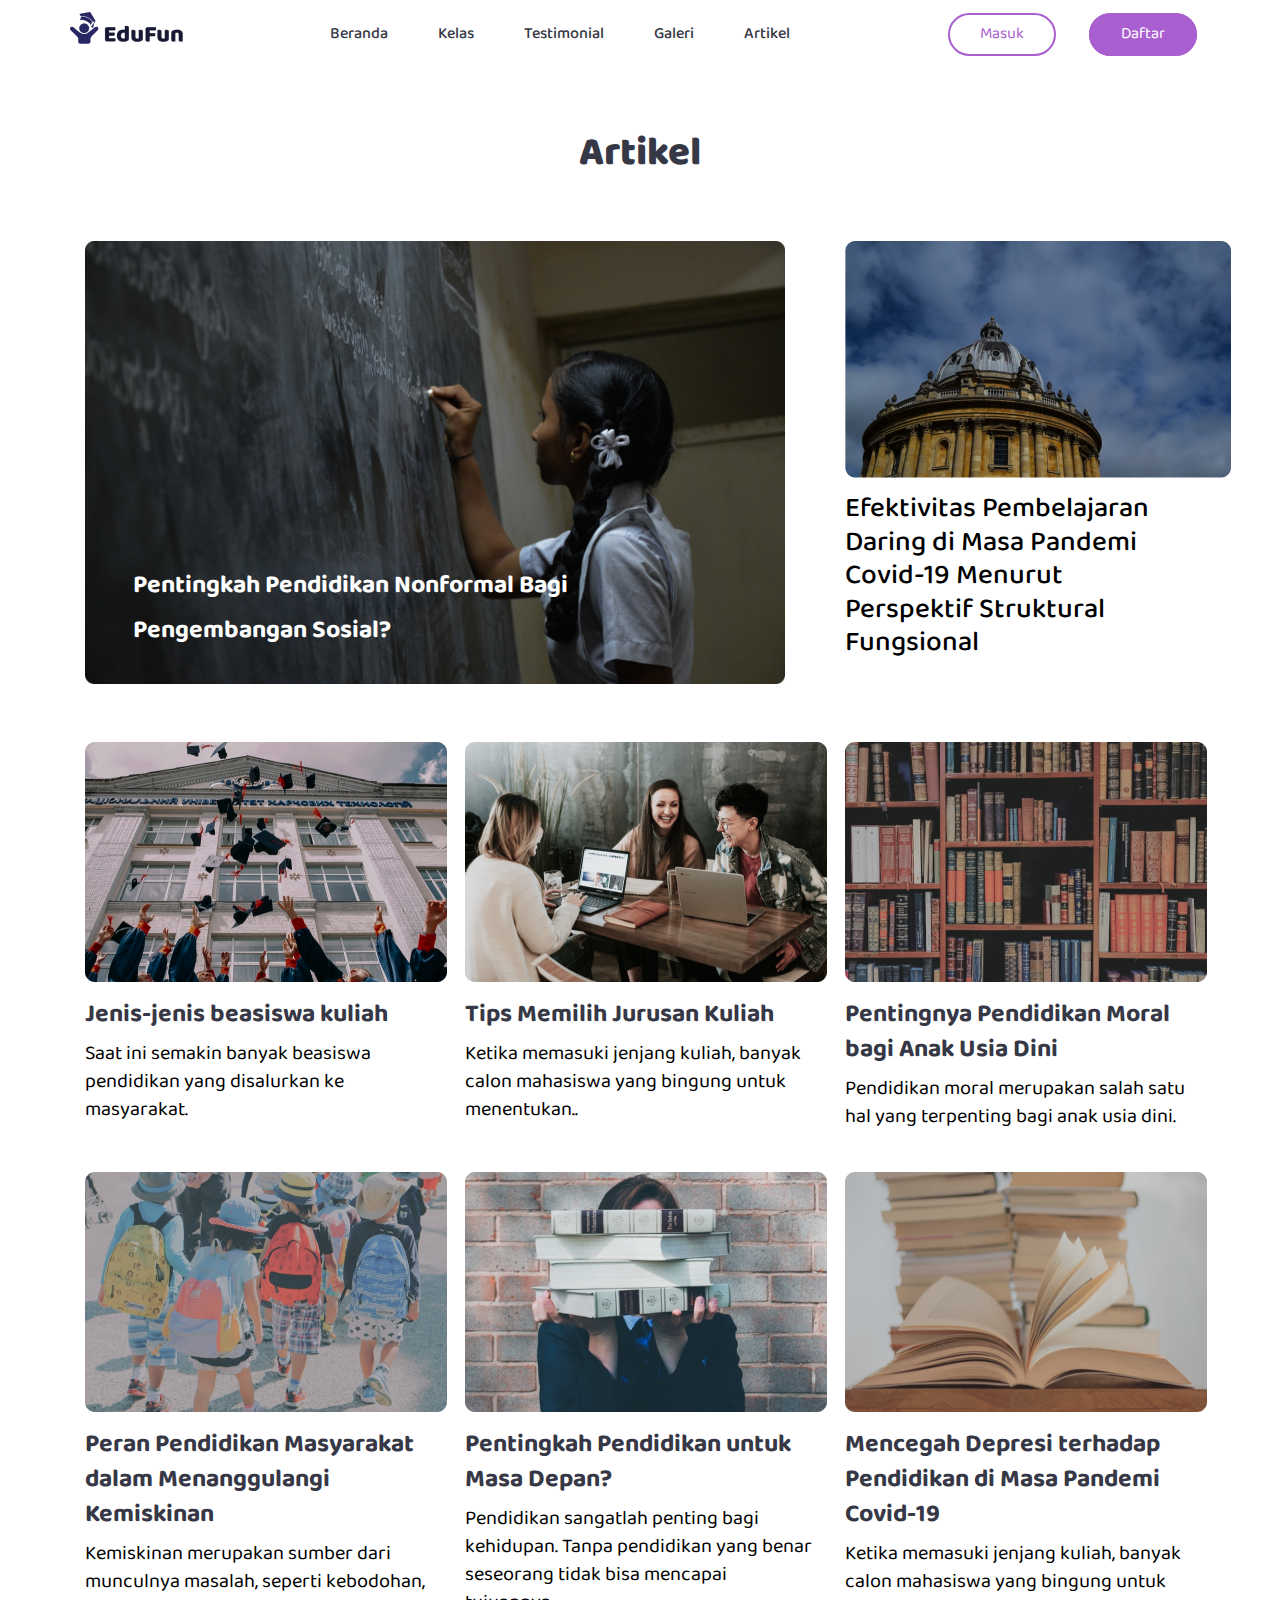
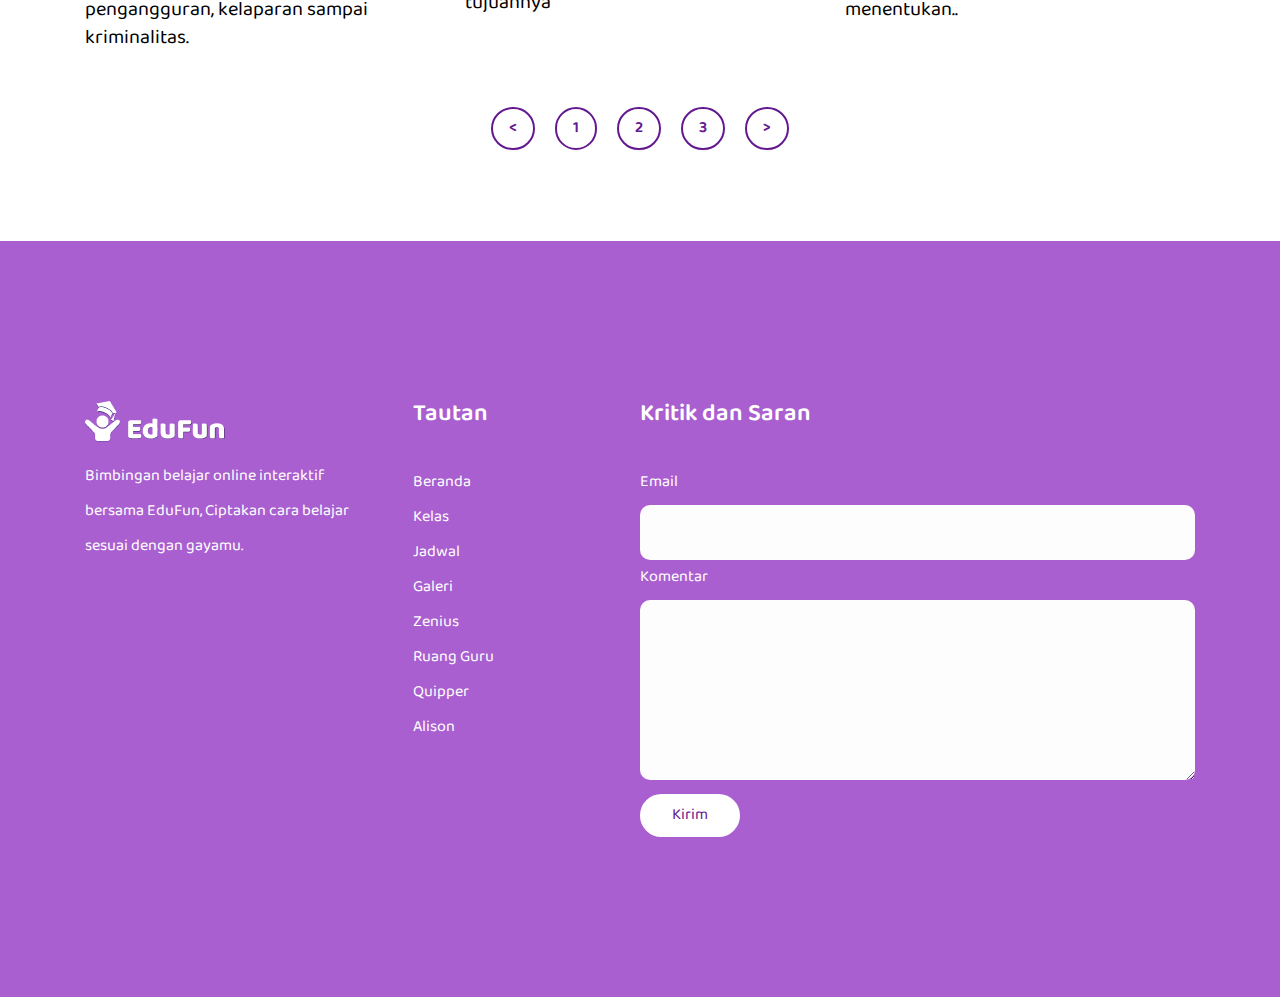
==== commit 1b08aad3: "footer button & article links" ====
--- a/artikel.html
+++ b/artikel.html
@@ -19,7 +19,7 @@
 		<link rel="stylesheet" href="assets/css/style.css" />
 		<link rel="stylesheet" href="assets/css/artikel.css" />
 		<link rel="stylesheet" href="assets/css/testimonial.css" />
-		<title>EduFun | Daftar Kelas Bimbel</title>
+		<title>EduFun | Artikel</title>
 	</head>
 	<body>
 		<!-- navigation bar -->
@@ -50,128 +50,149 @@
 				<h2 class="text-center mb-5">Artikel</h2>
 				<div class="row">
 					<div class="col-md-8">
-						<div class="artikel1">
-							<img
-								class="imgartikel1"
-								src="assets/img/artikel1.png"
-							/>
-							<h3 class="ml-5">
-								Pentingkah Pendidikan Nonformal Bagi
-								Pengembangan Sosial?
-							</h3>
-						</div>
+						<a href=""
+							><div class="artikel1">
+								<img
+									class="imgartikel1"
+									src="assets/img/artikel1.png"
+								/>
+								<h3 class="ml-5">
+									Pentingkah Pendidikan Nonformal Bagi
+									Pengembangan Sosial?
+								</h3>
+							</div></a
+						>
 					</div>
 					<div class="col-md-4">
-						<div class="artikel2">
-							<img
-								src="assets/img/artikel2.png"
-								alt=""
-								srcset=""
-							/>
-							<h3 class="mt-3">
-								Efektivitas Pembelajaran Daring di Masa Pandemi
-								Covid-19 Menurut Perspektif Struktural
-								Fungsional
-							</h3>
-						</div>
+						<a href=""
+							><div class="artikel2">
+								<img
+									src="assets/img/artikel2.png"
+									alt=""
+									srcset=""
+								/>
+								<h3 class="mt-3">
+									Efektivitas Pembelajaran Daring di Masa
+									Pandemi Covid-19 Menurut Perspektif
+									Struktural Fungsional
+								</h3>
+							</div></a
+						>
 					</div>
 				</div>
 				<div class="row mt-5">
 					<div class="col-md-4 mt-4">
-						<div class="artikelb">
-							<img
-								src="assets/img/artikel3.png"
-								alt=""
-								srcset=""
-							/>
-							<h3 class="mt-3">Jenis-jenis beasiswa kuliah</h3>
-							<p>
-								Saat ini semakin banyak beasiswa pendidikan yang
-								disalurkan ke masyarakat.
-							</p>
-						</div>
-					</div>
-					<div class="col-md-4 mt-4">
-						<div class="artikelb">
-							<img
-								src="assets/img/artikel4.png"
-								alt=""
-								srcset=""
-							/>
-							<h3 class="mt-3">Tips Memilih Jurusan Kuliah</h3>
-							<p>
-								Ketika memasuki jenjang kuliah, banyak calon
-								mahasiswa yang bingung untuk menentukan..
-							</p>
-						</div>
-					</div>
-					<div class="col-md-4 mt-4">
-						<div class="artikelb">
-							<img
-								src="assets/img/artikel5.png"
-								alt=""
-								srcset=""
-							/>
-							<h3 class="mt-3">
-								Pentingnya Pendidikan Moral bagi Anak Usia Dini
-							</h3>
-							<p>
-								Pendidikan moral merupakan salah satu hal yang
-								terpenting bagi anak usia dini.
-							</p>
-						</div>
-					</div>
-					<div class="col-md-4 mt-4">
-						<div class="artikelb">
-							<img
-								src="assets/img/artikel6.png"
-								alt=""
-								srcset=""
-							/>
-							<h3 class="mt-3">
-								Peran Pendidikan Masyarakat dalam Menanggulangi
-								Kemiskinan
-							</h3>
-							<p>
-								Kemiskinan merupakan sumber dari munculnya
-								masalah, seperti kebodohan, pengangguran,
-								kelaparan sampai kriminalitas.
-							</p>
-						</div>
-					</div>
-					<div class="col-md-4 mt-4">
-						<div class="artikelb">
-							<img
-								src="assets/img/artikel7.png"
-								alt=""
-								srcset=""
-							/>
-							<h3 class="mt-3">
-								Pentingkah Pendidikan untuk Masa Depan?
-							</h3>
-							<p>
-								Pendidikan sangatlah penting bagi kehidupan.
-								Tanpa pendidikan yang benar seseorang tidak bisa
-								mencapai tujuannya
-							</p>
-						</div>
-					</div>
-					<div class="col-md-4 mt-4">
-						<div class="artikelb">
-							<img
-								src="assets/img/artikel8.png"
-								alt=""
-								srcset=""
-							/>
-							<h3 class="mt-3">
-								Mencegah Depresi terhadap Pendidikan di Masa
-								Pandemi Covid-19
-							</h3>
-							<p>
-								Ketika memasuki jenjang kuliah, banyak calon
-								mahasiswa yang bingung untuk menentukan..
-							</p>
-						</div>
+						<a href=""
+							><div class="artikelb">
+								<img
+									src="assets/img/artikel3.png"
+									alt=""
+									srcset=""
+								/>
+								<h3 class="mt-3">
+									Jenis-jenis beasiswa kuliah
+								</h3>
+								<p>
+									Saat ini semakin banyak beasiswa pendidikan
+									yang disalurkan ke masyarakat.
+								</p>
+							</div></a
+						>
+					</div>
+					<div class="col-md-4 mt-4">
+						<a href=""
+							><div class="artikelb">
+								<img
+									src="assets/img/artikel4.png"
+									alt=""
+									srcset=""
+								/>
+								<h3 class="mt-3">
+									Tips Memilih Jurusan Kuliah
+								</h3>
+								<p>
+									Ketika memasuki jenjang kuliah, banyak calon
+									mahasiswa yang bingung untuk menentukan..
+								</p>
+							</div></a
+						>
+					</div>
+					<div class="col-md-4 mt-4">
+						<a href=""
+							><div class="artikelb">
+								<img
+									src="assets/img/artikel5.png"
+									alt=""
+									srcset=""
+								/>
+								<h3 class="mt-3">
+									Pentingnya Pendidikan Moral bagi Anak Usia
+									Dini
+								</h3>
+								<p>
+									Pendidikan moral merupakan salah satu hal
+									yang terpenting bagi anak usia dini.
+								</p>
+							</div></a
+						>
+					</div>
+					<div class="col-md-4 mt-4">
+						<a href=""
+							><div class="artikelb">
+								<img
+									src="assets/img/artikel6.png"
+									alt=""
+									srcset=""
+								/>
+								<h3 class="mt-3">
+									Peran Pendidikan Masyarakat dalam
+									Menanggulangi Kemiskinan
+								</h3>
+								<p>
+									Kemiskinan merupakan sumber dari munculnya
+									masalah, seperti kebodohan, pengangguran,
+									kelaparan sampai kriminalitas.
+								</p>
+							</div></a
+						>
+					</div>
+					<div class="col-md-4 mt-4">
+						<a href=""
+							><div class="artikelb">
+								<img
+									src="assets/img/artikel7.png"
+									alt=""
+									srcset=""
+								/>
+								<h3 class="mt-3">
+									Pentingkah Pendidikan untuk Masa Depan?
+								</h3>
+								<p>
+									Pendidikan sangatlah penting bagi kehidupan.
+									Tanpa pendidikan yang benar seseorang tidak
+									bisa mencapai tujuannya
+								</p>
+							</div></a
+						>
+					</div>
+					<div class="col-md-4 mt-4">
+						<a href=""
+							><div class="artikelb">
+								<img
+									src="assets/img/artikel8.png"
+									alt=""
+									srcset=""
+								/>
+								<h3 class="mt-3">
+									Mencegah Depresi terhadap Pendidikan di Masa
+									Pandemi Covid-19
+								</h3>
+								<p>
+									Ketika memasuki jenjang kuliah, banyak calon
+									mahasiswa yang bingung untuk menentukan..
+								</p>
+							</div></a
+						>
 					</div>
 				</div>
 			</div>
--- a/assets/css/style.css
+++ b/assets/css/style.css
@@ -371,7 +371,7 @@
 	color: #ffffff;
 }
 
-.saran button:hover{
+.saran button:hover {
 	width: 180px;
 	height: 50px;
 	font-size: 21px;
@@ -379,7 +379,7 @@
 	background-color: var(--purple);
 	border: none;
 	border-radius: 30px;
-	border: 3px solid  #aa5fd0;
+	border: 3px solid #aa5fd0;
 	color: #ffffff;
 }
 
@@ -524,7 +524,7 @@
 	color: var(--purple);
 	border: solid 2px var(--white);
 	border-radius: 30px;
-	padding: 6px 30px;
+	padding: 2px 30px;
 	transition: 0.3s ease-out;
 }
 .btnfill:hover {
--- a/assets/css/artikel.css
+++ b/assets/css/artikel.css
@@ -28,7 +28,9 @@
 .artikel2 h3 {
 	color: #000;
 }
-
+.artikel a {
+	text-decoration: none;
+}
 .artikel p {
 	font-weight: 400;
 	font-size: 20px;
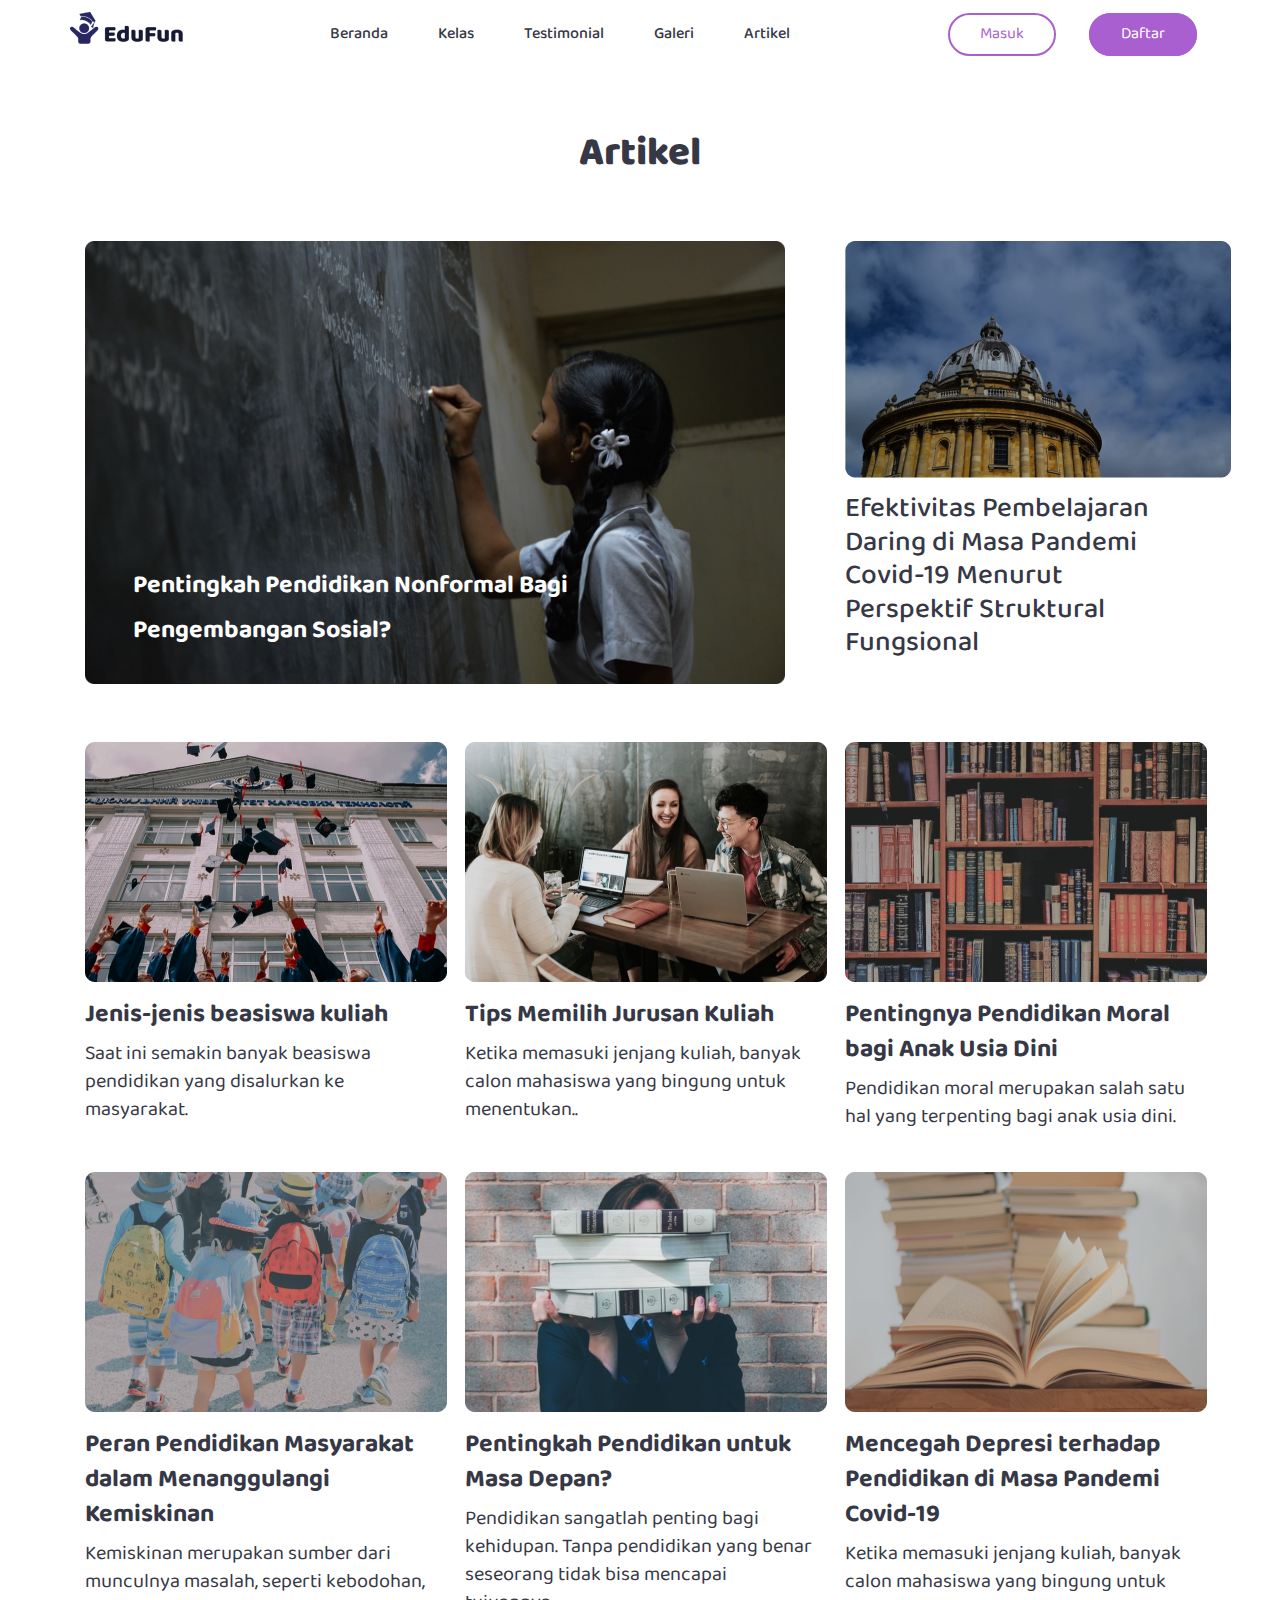
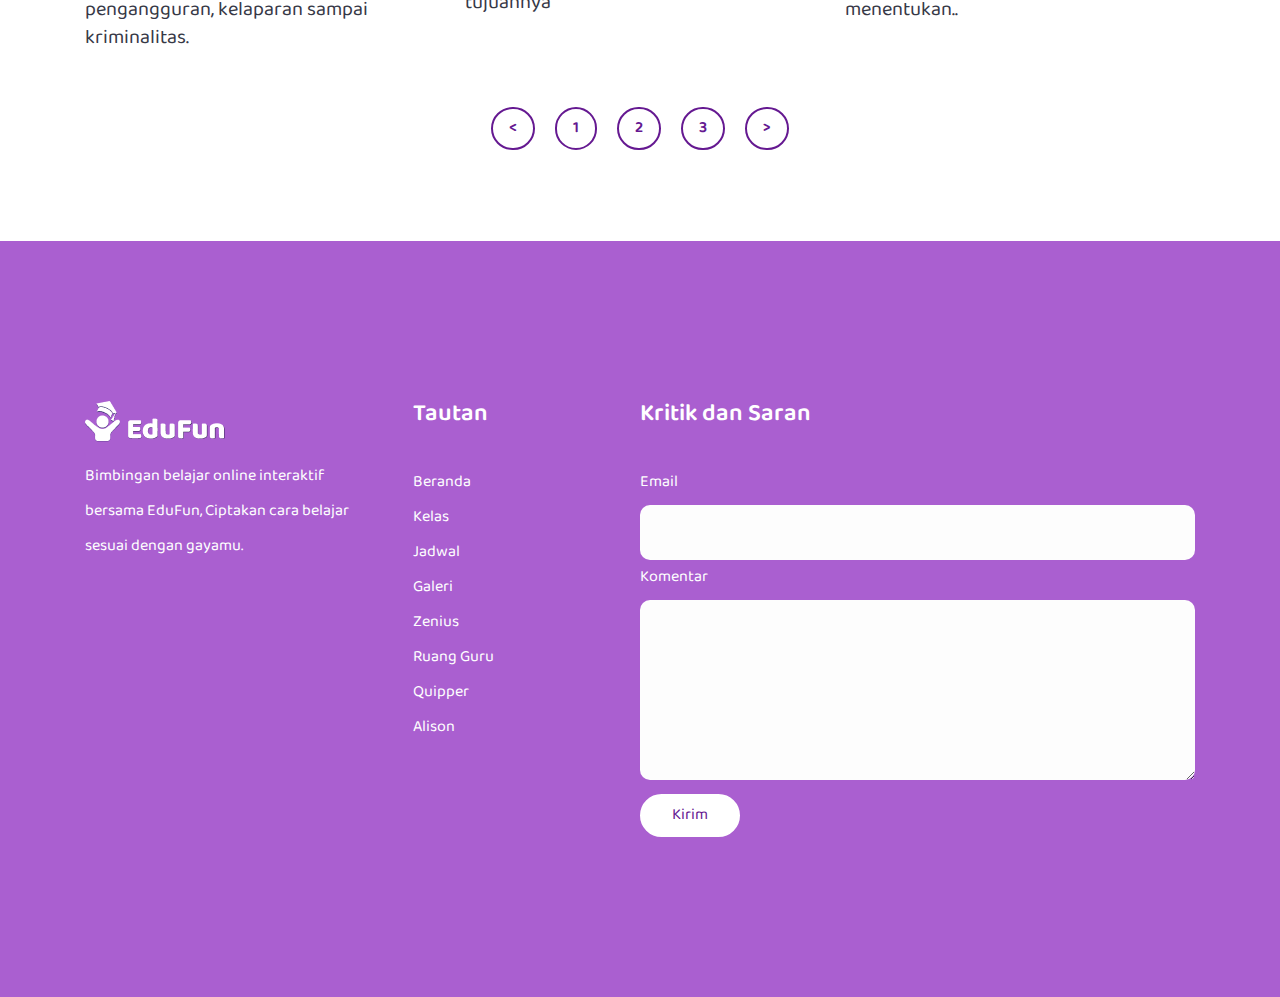
==== commit 78b61178: "artikel main page" ====
--- a/artikel.html
+++ b/artikel.html
@@ -176,23 +176,21 @@
 						>
 					</div>
 					<div class="col-md-4 mt-4">
-						<a href=""
-							><div class="artikelb">
-								<img
-									src="assets/img/artikel8.png"
-									alt=""
-									srcset=""
-								/>
-								<h3 class="mt-3">
-									Mencegah Depresi terhadap Pendidikan di Masa
-									Pandemi Covid-19
-								</h3>
-								<p>
-									Ketika memasuki jenjang kuliah, banyak calon
-									mahasiswa yang bingung untuk menentukan..
-								</p>
-							</div></a
-						>
+						<div class="artikelb">
+							<img
+								src="assets/img/artikel8.png"
+								alt=""
+								srcset=""
+							/>
+							<h3 class="mt-3">
+								Mencegah Depresi terhadap Pendidikan di Masa
+								Pandemi Covid-19
+							</h3>
+							<p>
+								Ketika memasuki jenjang kuliah, banyak calon
+								mahasiswa yang bingung untuk menentukan..
+							</p>
+						</div>
 					</div>
 				</div>
 			</div>
--- a/assets/css/style.css
+++ b/assets/css/style.css
@@ -408,17 +408,31 @@
 	border: 2px solid #fff;
 	color: #ffffff;
 }
-
-.alumni h1 {
-	margin-top: 100px;
-	font-size: 40px;
-	line-height: 75px;
-	font-weight: 800;
-}
-
-.alumni .carousel img {
-	width: 300px;
-	border-radius: 50%;
+/* Artikel */
+#artikel-heading {
+	text-align: center;
+	font-size: 42px;
+	font-weight: 700;
+	color: var(--black);
+	margin-top: 90px;
+}
+.artikelb h3,
+p {
+	text-align: left !important;
+}
+.artikelbtn {
+	color: white;
+	background-color: var(--light-purple);
+	padding: 10px 30px;
+	border: none;
+	border-radius: 35px;
+	transition: 0.3s ease-in;
+}
+.artikelbtn:hover {
+	background-color: var(--purple);
+}
+.container-artikel {
+	text-align: center;
 }
 
 .mt-7 {
--- a/assets/css/artikel.css
+++ b/assets/css/artikel.css
@@ -26,7 +26,7 @@
 }
 
 .artikel2 h3 {
-	color: #000;
+	color: #363846;
 }
 .artikel a {
 	text-decoration: none;
@@ -35,7 +35,7 @@
 	font-weight: 400;
 	font-size: 20px;
 	line-height: 28px;
-	color: #000;
+	color: #363846;
 }
 
 .artikelb h3 {
@@ -43,6 +43,10 @@
 	font-size: 25px;
 	line-height: 35px;
 	font-weight: 700;
+}
+.artikelb p {
+	color: #363846;
+	font-size: 20px;
 }
 .pages-bar {
 	display: flex;
